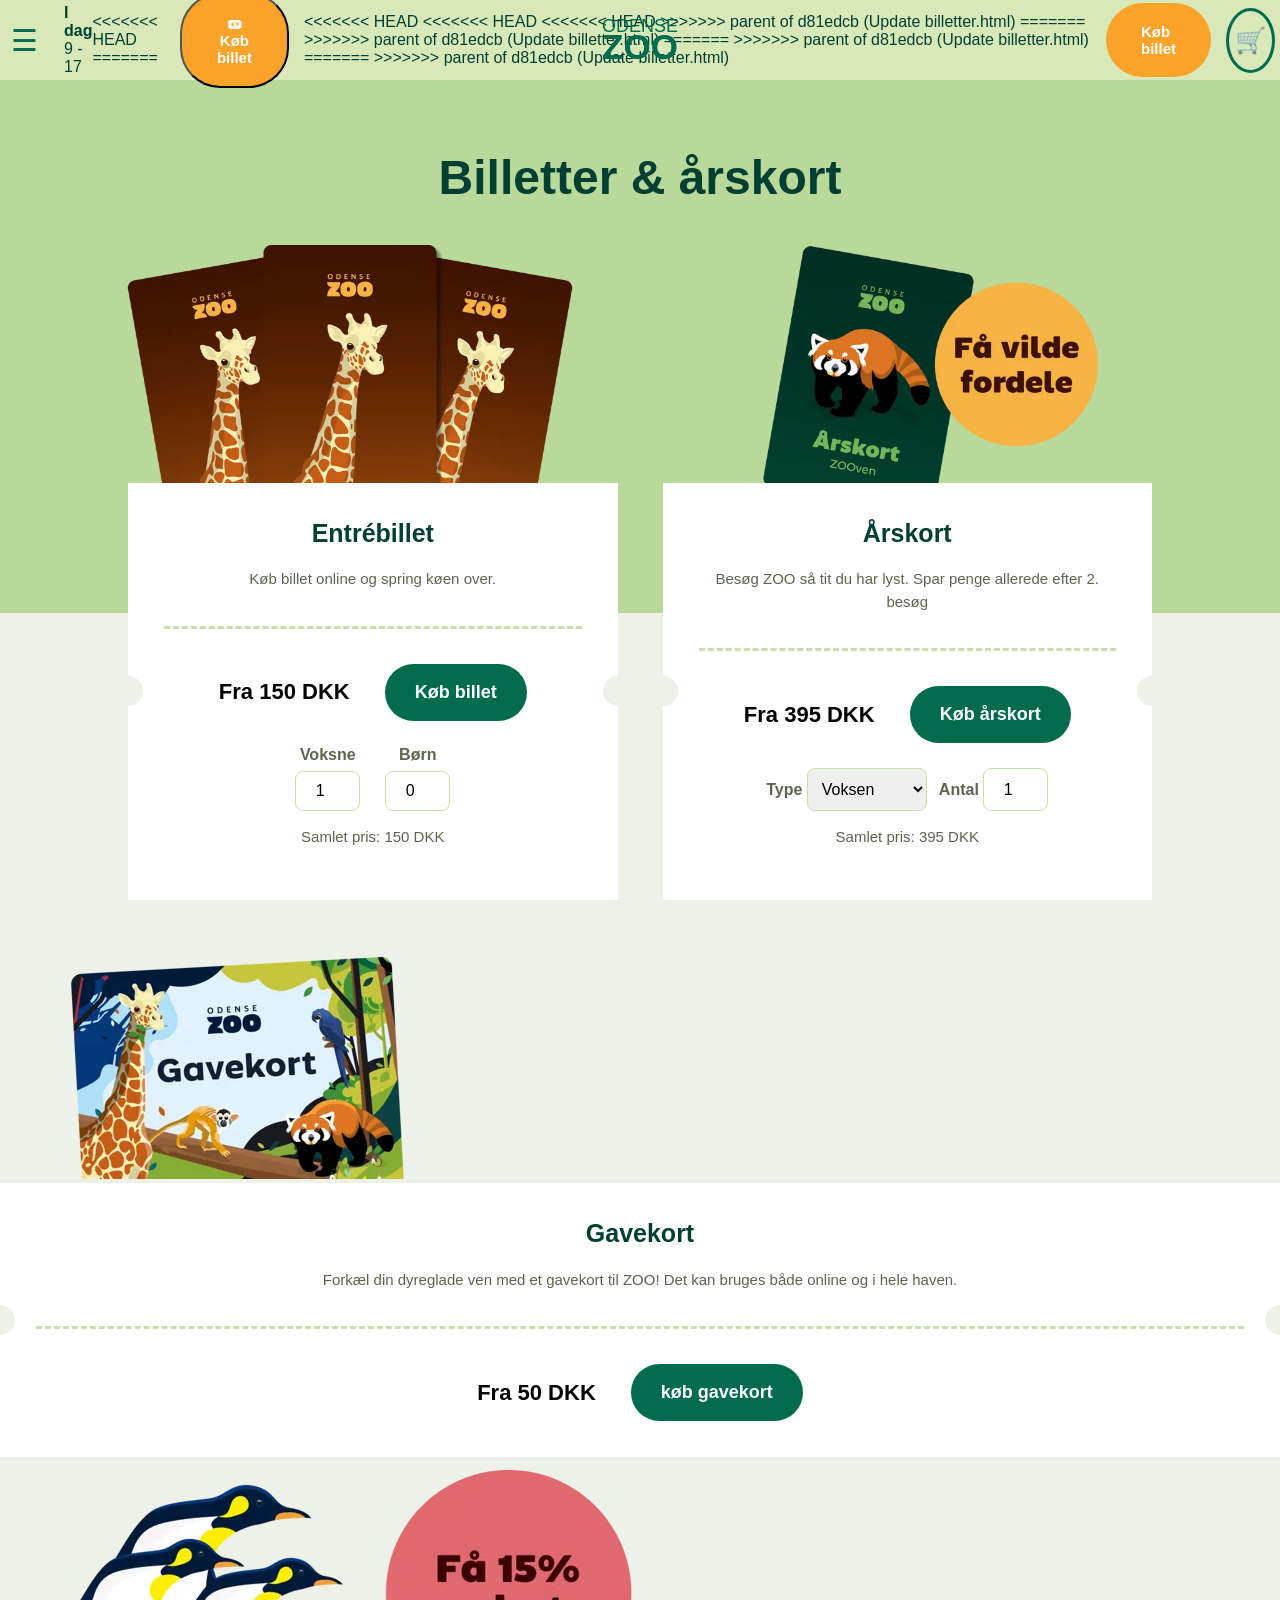
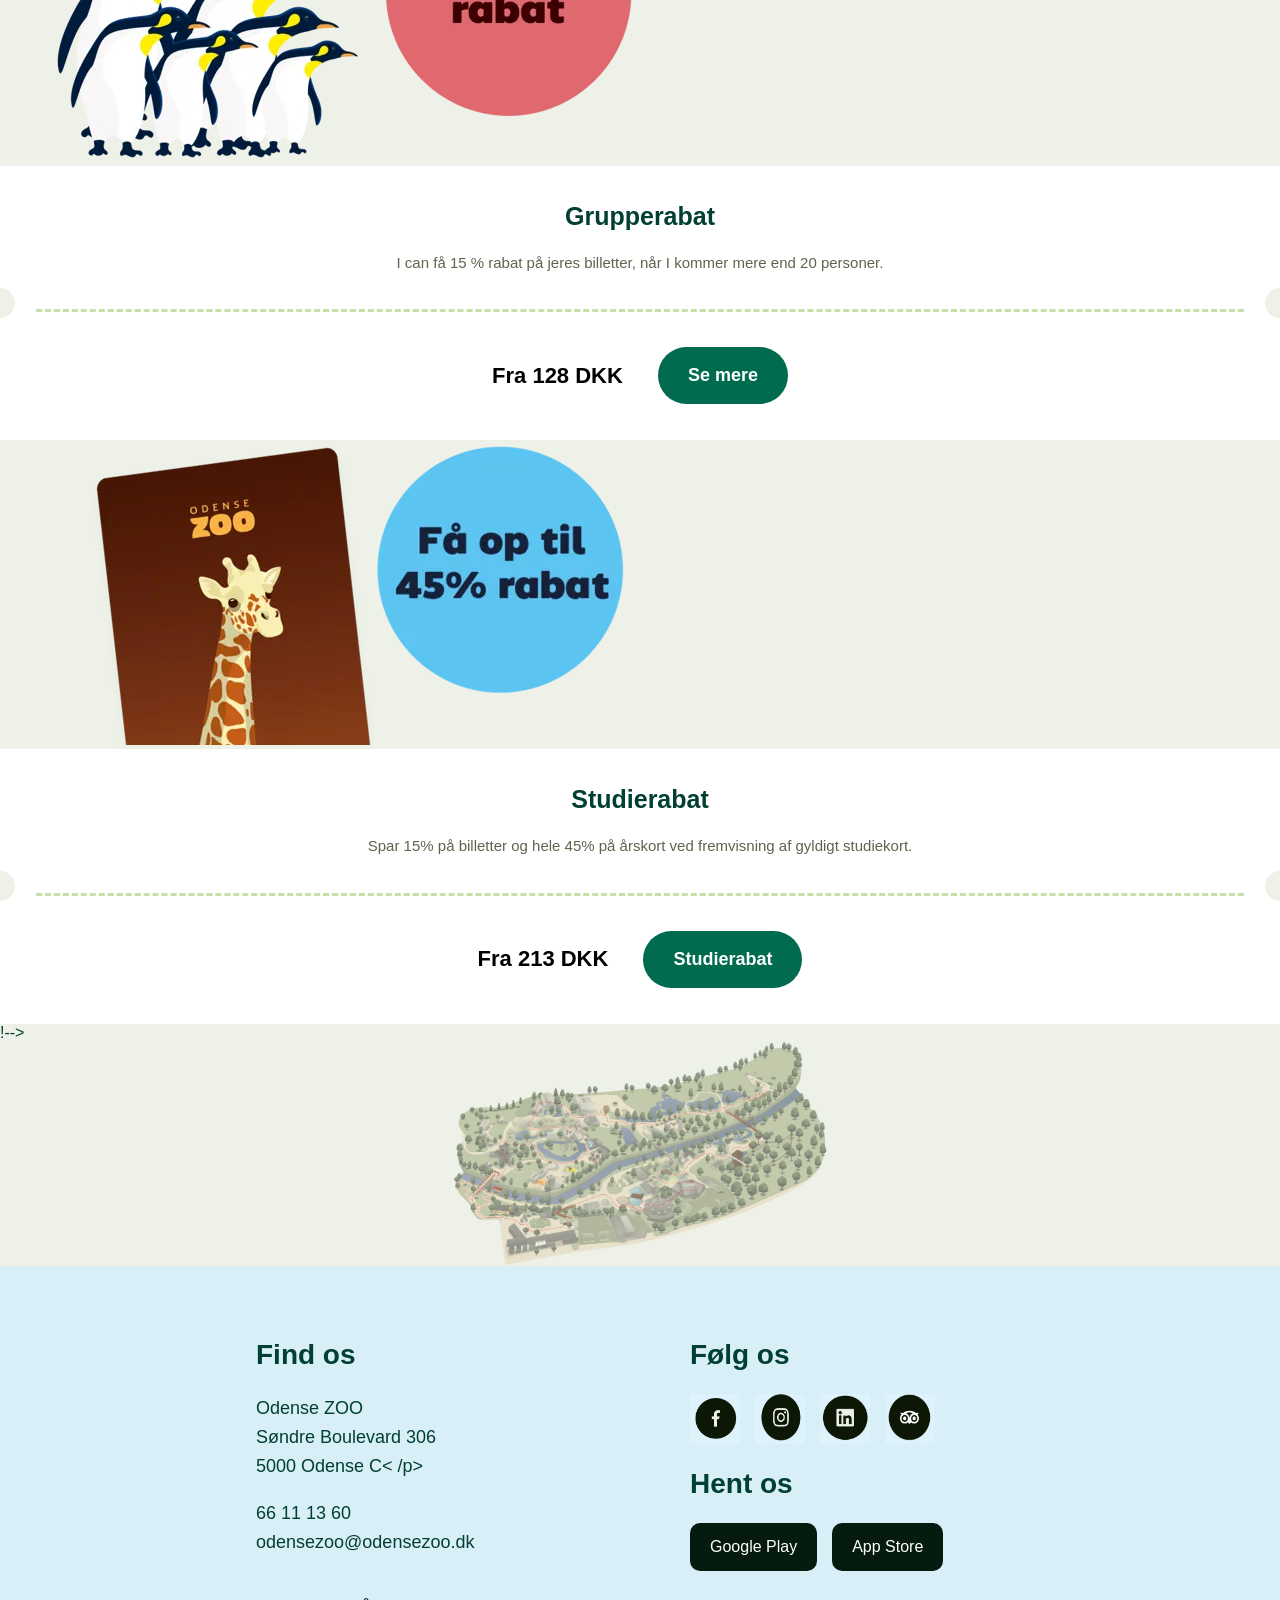
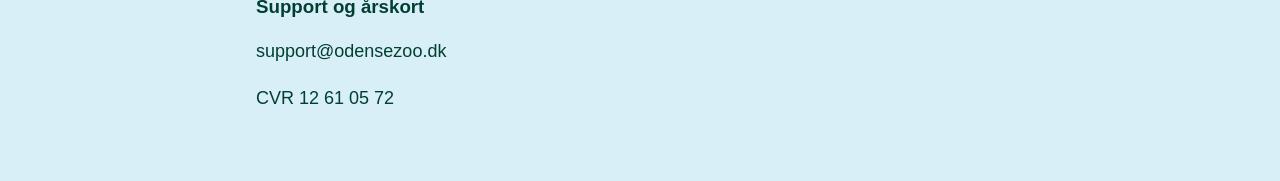
==== billetter.html @ 7e1d71e1 "Revert "Update billetter.html" This reverts commit 36fa6ee831c6d0928cdde79277ca727c15b48094." ====
<!DOCTYPE html>
<html lang="da">
<head>
	<script src="billetter.js" defer ></script>
	<meta charset="UTF-8">
	<meta name="viewport" content="width=device-width, initial-scale=1.0">
	<title>Billetter &amp; årskort | Odense ZOO</title>
	<link rel="stylesheet" href="style.css">
</head>
<body>
	<header class="header">
		<div class="menu">
			<button class="menu-button" type="button">☰</button>
			<div class="opening-info"><strong>I dag</strong><span>9 - 17</span></div>
		</div>
		<a href="billetter.html" class="logo">ODENSE<br><strong>ZOO</strong></a>
		<div class="header-actions">
<<<<<<< HEAD
=======
		<button class="buy-ticket" id="headerBuyTicket">🎟 Køb billet</button>	
<<<<<<< HEAD
<<<<<<< HEAD
<<<<<<< HEAD
>>>>>>> parent of d81edcb (Update billetter.html)
=======
>>>>>>> parent of d81edcb (Update billetter.html)
=======
>>>>>>> parent of d81edcb (Update billetter.html)
=======
>>>>>>> parent of d81edcb (Update billetter.html)
			<a href="billetter.html" class="buy-ticket"> Køb billet</a>
			<button class="cart-button" type="button">🛒</button>
		</div>
	</header>

	<main>
		<section class="hero">
			<h1>Billetter &amp; årskort</h1>
			<div class="hero-images">
				<img src="Entrebiletter.webp" alt="Odense ZOO billetter">
				<img src="årskort.webp" alt="Odense ZOO årskort">
			</div>
		</section>

		<section class="ticket-options">

			<article class="ticket-card">
				<h2>Entrébillet</h2>
				<p>Køb billet online og spring køen over.</p>
				<div class="card-divider"></div>
				<div class="card-bottom"><strong>Fra 150 DKK</strong>
					<button class="primary-button" id="buyTicketButton" type="button">Køb billet

					</button>

				</div>
		
<div id="ticket-options">


    <div class="ticket-input">
        <label for="adult-tickets">Voksne</label>
        <input type="number" id="adult-tickets" min="0" value="1">
    </div>

    <div class="ticket-input">
        <label for="child-tickets">Børn</label>
        <input type="number" id="child-tickets" min="0" value="0">
    </div>

</div>
	<p id="total-price">Samlet pris: 150 DKK</p>
			</article>




			<article class="ticket-card">
				<h2>Årskort</h2>
				<p>Besøg ZOO så tit du har lyst. Spar penge allerede efter 2. besøg</p>
				<div class="card-divider"></div>
				<div class="card-bottom"><strong>Fra 395 DKK</strong>
					<button class="primary-button" id="buyAnnualButton" type="button">Køb årskort
					</button>
				</div>

				<div id="annual-options">

    <div class="annual-input">
        <label for="annual-type">Type</label>
        <select id="annual-type">
            <option value="adult">Voksen</option>
            <option value="child">Barn</option>
            <option value="student">Studerende</option>
        </select>
    </div>

    <div class="annual-input">
        <label for="annual-quantity">Antal</label>
        <input 
            type="number"
            id="annual-quantity"
            min="1"
            value="1">
    </div>

</div>

<p id="annual-price">Samlet pris: 395 DKK</p>
			</article>
		</section>

	<section class="extra-options">

    <div>
        <img src="gavekort.webp" alt="Gavekort">

        <article class="extra-card">
            <h2>Gavekort</h2>
            <p>Forkæl din dyreglade ven med et gavekort til ZOO! Det kan bruges både online og i hele haven.</p>
            <div class="card-divider"></div>

<div class="card-bottom">
    <strong>Fra 50 DKK</strong>
    <button class="primary-button" type="button">køb gavekort
	
	</button>

</div>
</div>
        </article>
    </div>

    <div>
        <img src="grupperabat.webp" alt="Grupperabat">

        <article class="extra-card">
            <h2>Grupperabat</h2>
            <p>I can få 15 % rabat på jeres billetter, når I kommer mere end 20 personer.</p>
            <div class="card-divider"></div>
            <div class="card-bottom">
    <strong>Fra 128 DKK</strong>
    <button class="primary-button" type="button">Se mere</button>
        </article>
    </div>

    <div>
        <img src="studierabat.webp" alt="Studierabat">

        <article class="extra-card">
            <h2>Studierabat</h2>
            <p>Spar 15% på billetter og hele 45% på årskort ved fremvisning af gyldigt studiekort.</p>
            <div class="card-divider"></div>
            <div class="card-bottom">
    <strong>Fra 213 DKK</strong>
    <button class="primary-button" type="button">Studierabat</button>
</div>
        </article>
    </div>

</section>

		</section> !-->

		<div class = "oversigts_kort" id="oversigts_kort">
				<img id="zoomImage" src="template_oversigtskort_duce_ingen-bg_august-2025.webp" alt="kort">
			</div>

	</main>

</body>

<footer class="footer">
		<div class="footer-column"><h2>Find os</h2><p>Odense ZOO<br>Søndre Boulevard 306<br>5000 Odense C<
			/p><p>66 11 13 60<br>odensezoo@odensezoo.dk</p>
			<h3>Support og årskort</h3>
			<p>support@odensezoo.dk</p>
			<p>CVR 12 61 05 72</p>
		</div>

		<div class="footer-column">
			<h2>Følg os</h2>
			<div class="social-links">
			<img src="FACEBOOK.png" alt=" FACEBOOK">
            <img src="INSTAGRAM.png" alt=" INSTAGRAM">
            <img src="LINKEDIN.png" alt=" LINKEDIN">
            <IMG src="TRIP.png" alt=" TRIPADVISOR">
				
			</div>
			<h2>Hent os</h2>
			<div class="app-links">
				<a href="#">Google Play</a>
				<a href="#">App Store</a>
			</div>
		</div>
	</footer>
	<script src="billetter.js" defer></script>
</html>
---- style.css ----
* {
	box-sizing: border-box;
}

body {
	margin: 0;
	font-family: Arial, sans-serif;
	background-color: #eef1e8;
	color: #003f32;
}

/* HEADER */

.header {
	height: 80px;
	background-color: #d9e8b9;
	display: flex;
	align-items: center;
	justify-content: space-between;
	padding: 20px 5px;
    position: relative;
}

.menu {
	display: flex;
	align-items: center;
	gap: 20px;
}

.menu-button {
	background: none;
	border: none;
	font-size: 30px;
	cursor: pointer;
	color: #006b4f;
}

.opening-info {
	display: flex;
	flex-direction: column;
	font-size: 16px;
}

.logo {
	text-align: center;
	text-decoration: none;
	color: #006b4f;
	font-size: 18px;
	line-height: 0.8;
    position: absolute;
    left: 50%;
    transform: translateX(-50%);
}

.logo strong {
	font-size: 35px;
}

.header-actions {
	display: flex;
	align-items: center;
	gap: 15px;
}

.buy-ticket {
	background-color: #f9a32b;
	color: white;
	text-decoration: none;
	padding: 20px 35px;
	border-radius: 40px;
	font-weight: bold;
	font-size: 15px;
}

.cart-button {
	background-color: transparent;
	border: 3px solid #006b4f;
	border-radius: 70%;
	width: 65px;
	height: 65px;
	font-size: 25px;
}

/* HERO */

.hero {
	background-color: #b9d99b;
	text-align: center;
	padding: 70px 30px 130px;
}

.hero h1 {
	font-size: 48px;
	margin: 0 0 40px;
	color: #003f32;
}

.hero-images {
	position: relative;
	display: flex;
	justify-content: center;
	align-items: center;
	gap: 80px;
}

.hero-images img {
	max-width: 500px;
	height: auto;
}

.hero-message {
	background-color: #f8ad3a;
	color: #003f32;
	font-size: 32px;
	font-weight: bold;
	padding: 35px;
	border-radius: 50%;
}

/* BILLET OG ÅRSKORT */

.ticket-options {
	display: grid;
	grid-template-columns: 1fr 1fr;
	gap: 45px;
	padding: 50px 10%;
}

.ticket-card,
.extra-card {
	background-color: white;
	padding: 36px;
	text-align: center;
	position: relative;
}
.ticket-card::before,
.ticket-card::after,
.extra-card::before,
.extra-card::after {
	content: "";
	position: absolute;
	width: 30px;
	height: 30px;
	background-color: #eef1e8;
	border-radius: 50%;
	top: 50%;
	transform: translateY(-50%);
}

.ticket-card::before,
.extra-card::before {
	left: -15px;
}

.ticket-card::after,
.extra-card::after {
	right: -15px;
}

.ticket-card h2,
.extra-card h2 {
	font-size: 25px;
	margin-top: 0;
}

.ticket-card p,
.extra-card p {
	font-size: 15px;
	line-height: 1.5;
	color: #5c654e;
}

.card-divider {
	border-top: 3px dashed #c9dfaa;
	margin: 35px 0;
}

.card-bottom {
	display: flex;
	justify-content: center;
	align-items: center;
	gap: 35px;
}

.card-bottom strong,
.extra-card > strong {
	font-size: 22px;
	color: #000;
	white-space: nowrap;
}
#ticket-options {
    display: flex;
    justify-content: center;
    align-items: flex-end;
    gap: 25px;
    margin-top: 25px;
    flex-wrap: wrap;
}

.options-title {
    width: 100%;
    font-size: 17px;
    font-weight: bold;
    color: #003f32;
    margin-bottom: 5px;
}

.ticket-input {
    display: flex;
    flex-direction: column;
    align-items: center;
    gap: 7px;
}

.ticket-input label {
    font-size: 16px;
    color: #5c654e;
    font-weight: bold;
}

.ticket-input input {
    width: 65px;
    padding: 10px;
    border: 1px solid #c9dfaa;
    border-radius: 8px;
    font-size: 16px;
    text-align: center;
}
#annual-options {

    display: flex;

    justify-content: center;

    align-items: flex-end;

    gap: 12px;

    margin-top: 25px;

    flex-wrap: wrap;

}

#annual-options label {

    font-size: 16px;

    color: #5c654e;

    font-weight: bold;

}

#annual-options input,

#annual-options select {

    height: 43px;

    padding: 10px;

    border: 1px solid #c9dfaa;

    border-radius: 8px;

    font-size: 16px;

}

#annual-options input {

    width: 65px;

    text-align: center;

}

#annual-options select {

    width: 120px;

    min-width: 0;

}
.primary-button {
	background-color: #006b4f;
	color: white;
	border: none;
	padding: 18px 30px;
	border-radius: 35px;
	font-size: 18px;
	font-weight: bold;
	cursor: pointer;
    white-space: nowrap;
}

.primary-button:hover {
	background-color: #004f3c;
}

/*.oversigts_kort {
	display: flex;
	flex-direction: column;
	justify-content: center;

}*/

/* EKSTRA KORT */

.carousel {
  position: relative;
  width: 100%;
  height: 420px;
  display: flex;
  align-items: center;
  justify-content: center;
  padding: 50px;
}

.carousel-track {
  position: relative;
  width: 700px;
  height: 100%;
}

/* CARDS */
.card {
  position: absolute;
  top: 0;
  left: 50%;
  width: 320px;
  height: 100%;
  transform: translateX(-50%);
  background: #fff;
  border-radius: 12px;
  padding: 20px;
  text-align: center;
  box-shadow: 0 4px 12px rgba(0,0,0,0.15);
  opacity: 0;
  pointer-events: none;
  transition: transform 0.4s ease, opacity 0.4s ease, box-shadow 0.4s ease;
}

.card img {
  width: 100%;
  border-radius: 12px;
  margin-bottom: 15px;
}

/* POSITIONS */
.card.center {
  transform: translateX(-50%) scale(1.05);
  opacity: 1;
  pointer-events: auto;
  z-index: 3;
  box-shadow: 0 8px 20px rgba(0,0,0,0.25);
}

.card.left {
  transform: translateX(-170%) scale(0.9);
  opacity: 0.7;
  z-index: 2;
}

.card.right {
  transform: translateX(70%) scale(0.9);
  opacity: 0.7;
  z-index: 2;
}

/* BUTTON */
.green-btn {
  background: #2e7d32;
  color: white;
  border: none;
  padding: 12px 20px;
  border-radius: 8px;
  font-size: 16px;
  cursor: pointer;
  margin-top: 15px;
}

/* ARROWS */
.arrow {
  position: absolute;
  top: 50%;
  transform: translateY(-50%);
  height: 70px;
  width: 60px;
  background: #333;
  color: white;
  border: none;
  font-size: 40px;
  cursor: pointer;
  border-radius: 8px;
  display: flex;
  align-items: center;
  justify-content: center;
}

.prev {
  left: 50px;
}

.next {
  right: 50px;
}


.oversigts_kort {
 width: 100%;
 height: auto;
 overflow: hidden;
 position: relative;
 display: flex;
 justify-content: center;
}

.oversigts_kort img {
 width: 30%;
 height: auto;
 transform-origin: center center;
 transition: transform 0.1s ease;
}

/* FOOTER */

.footer {
	background-color: #d9eff8;
	display: grid;
	grid-template-columns: 1fr 1fr;
	gap: 100px;
	padding: 50px 20%;
}

.footer h2 {
	font-size: 28px;
}

.footer h3 {
	margin-top: 40px;
}

.footer p {
	font-size: 18px;
	line-height: 1.6;
}

.social-links,
.app-links {
	display: flex;
	gap: 15px;
	flex-wrap: wrap;
}
.social-links img,
.app-links img {
	width: 50px;
	height: 50px;
}
.social-links a,
.app-links a {
	background-color: #061b0f;
	color: white;
	padding: 15px 20px;
	border-radius: 10px;
	text-decoration: none;
}

/* MOBIL */

@media (max-width: 800px) {

	.header {
		padding: 15px;
	}

	.header-actions .buy-ticket {
		display: none;
	}

	.hero h1 {
		font-size: 40px;
	}

	.hero-images {
		flex-direction: column;
	}

	.ticket-options,
	.extra-options,
	.footer {
		grid-template-columns: 1fr;
	}

	.card-bottom {
		flex-direction: column;
	}
}
/* Får billetboksene til at hænge sammen med billederne */
.hero-images {
    position: relative;
    z-index: 1;
}

.ticket-options {
    position: relative;
    z-index: 2;
    margin-top: -180px;
}
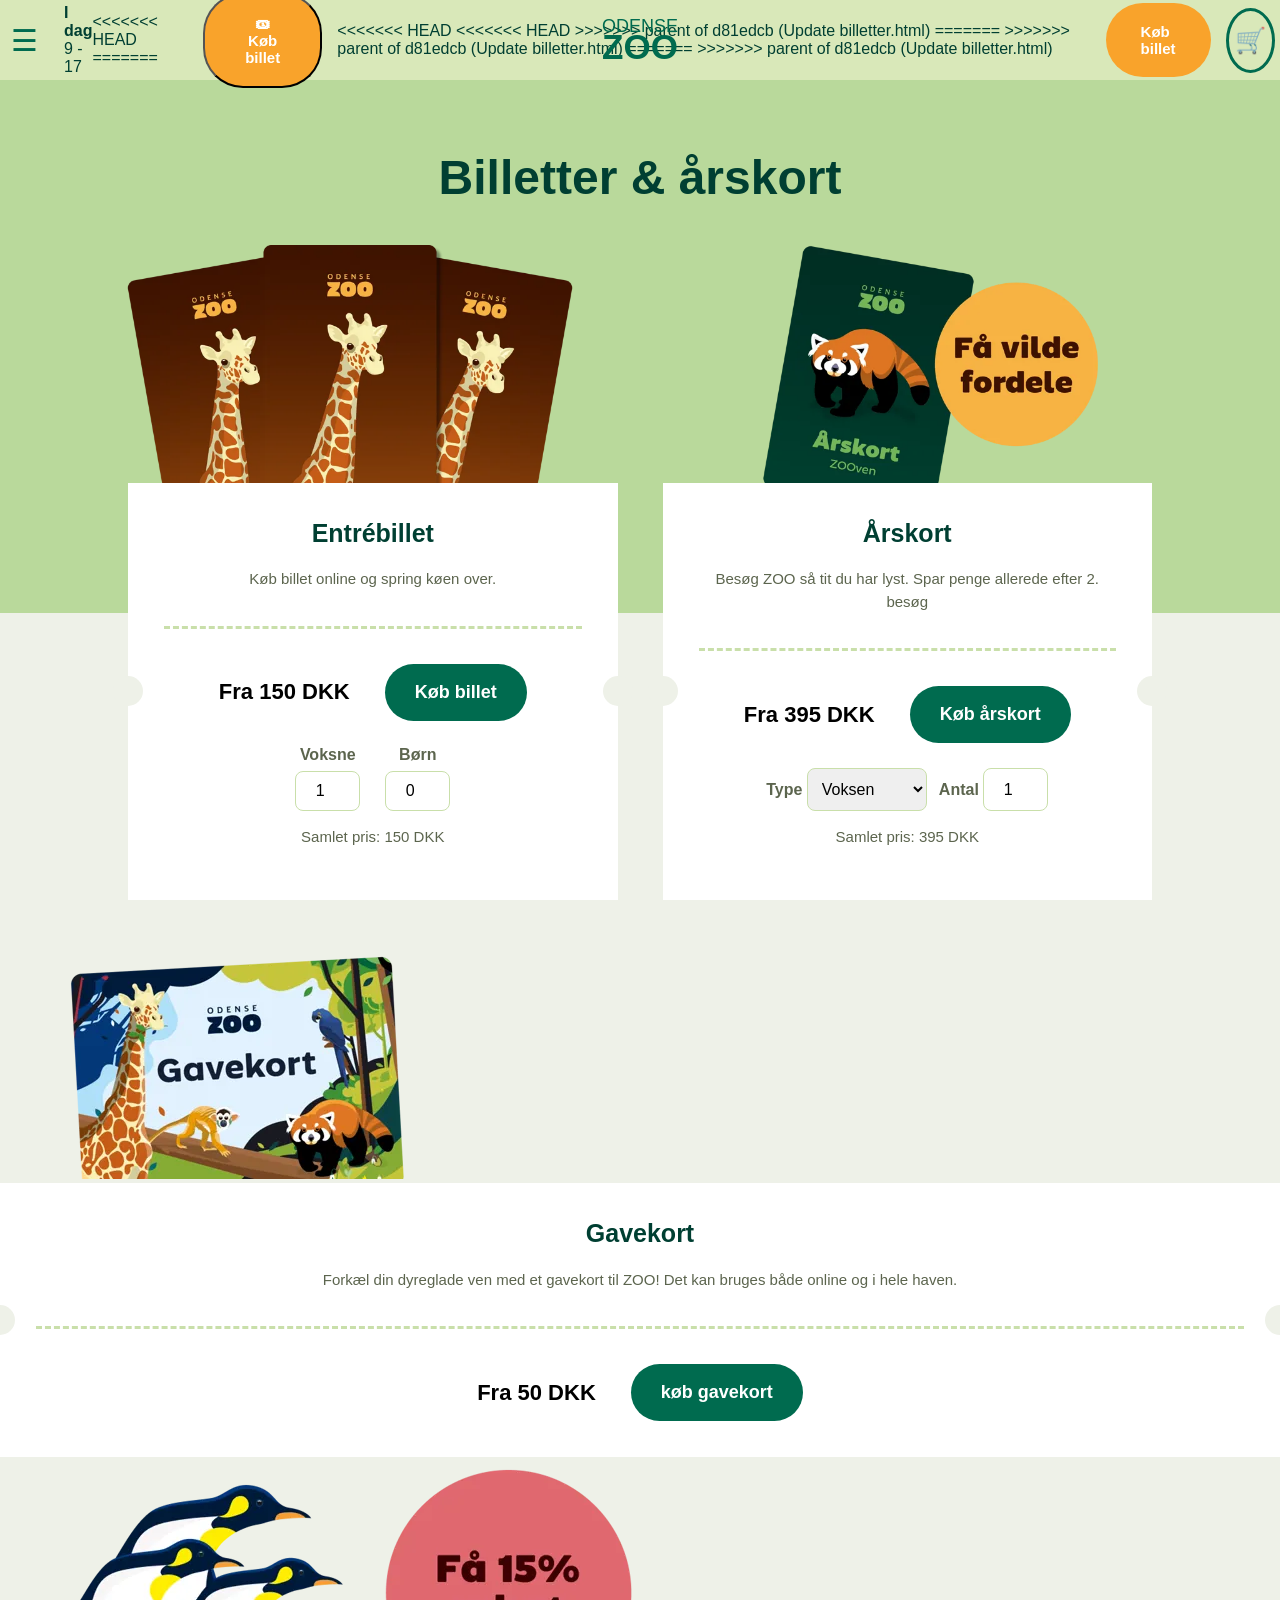
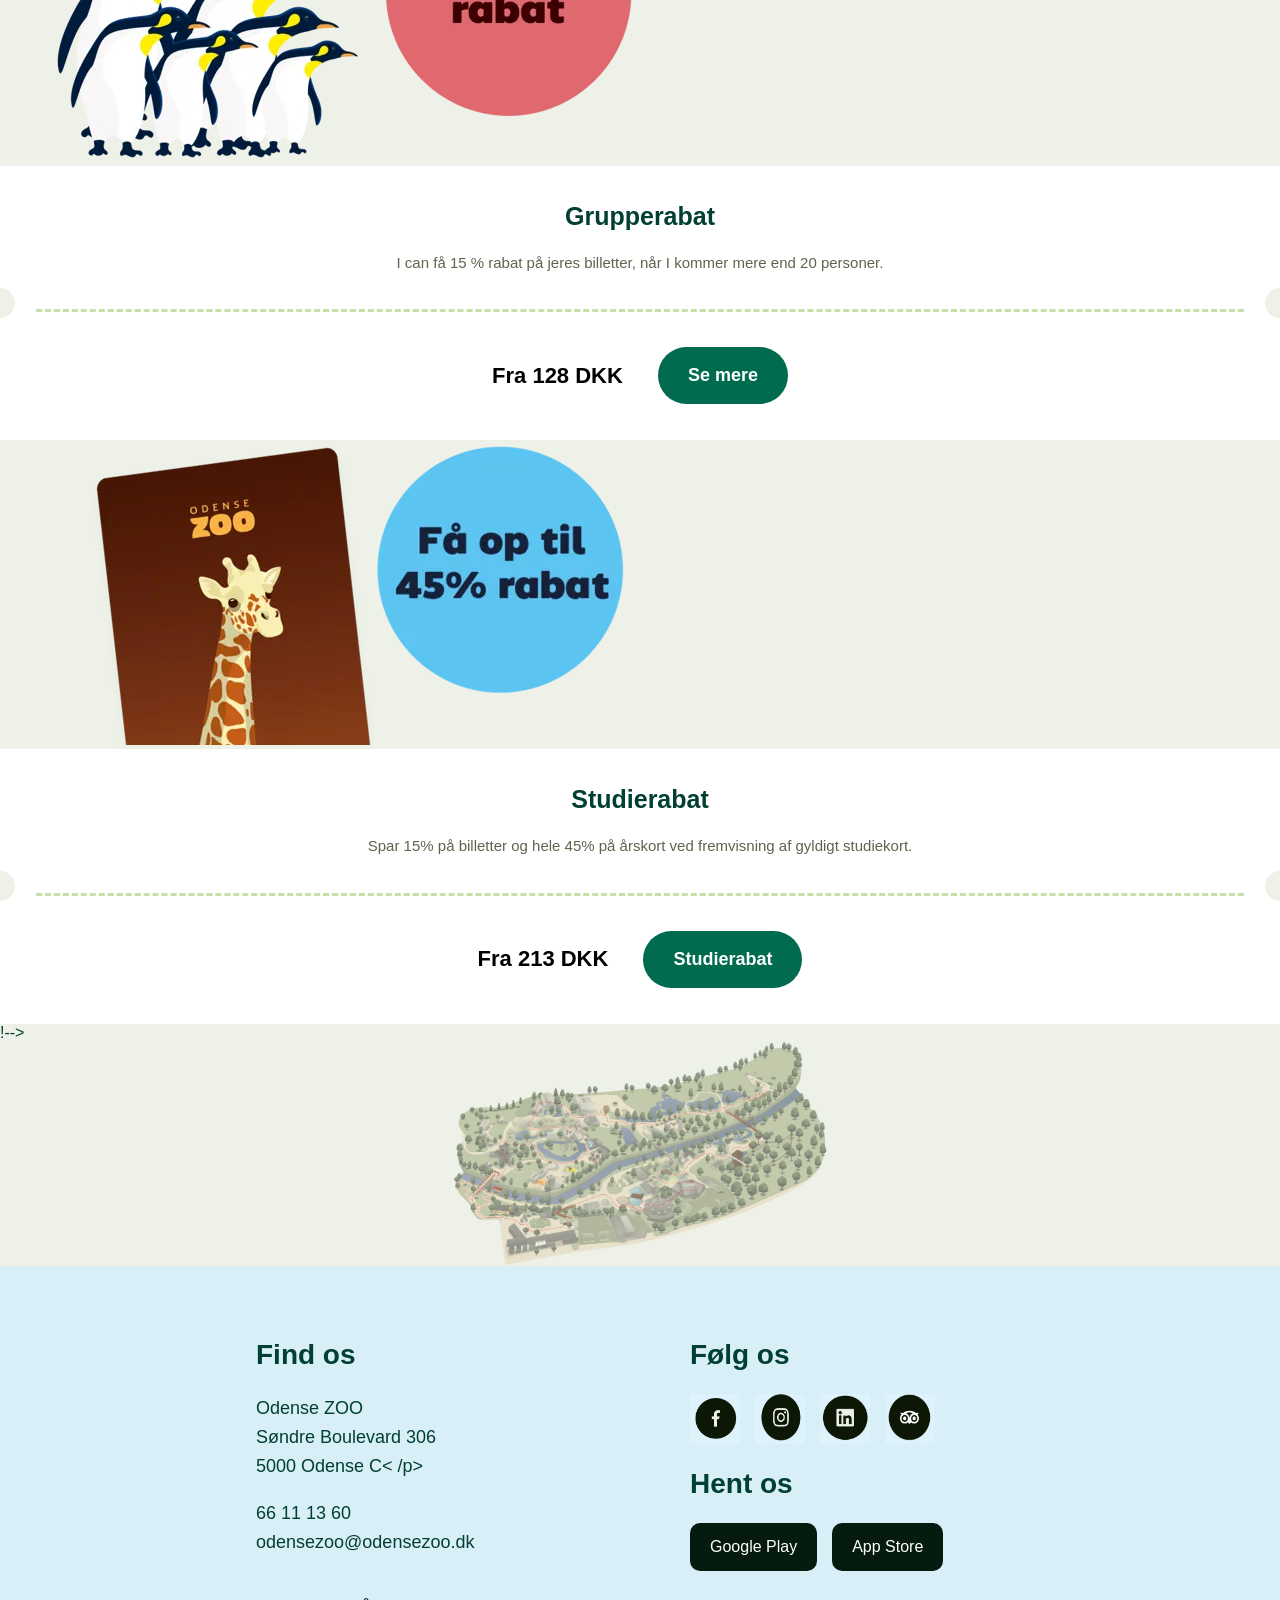
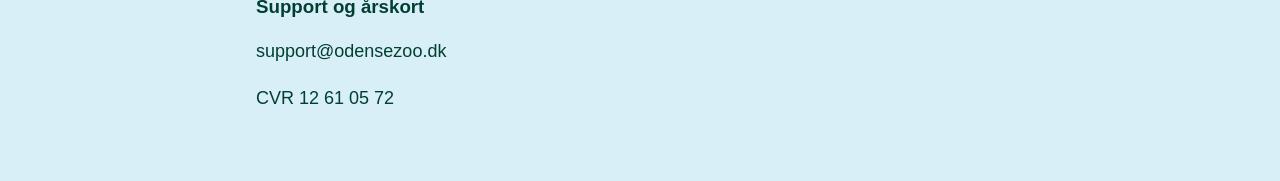
==== commit c047cd0b: "Revert "Update billetter.html" This reverts commit 246e5bc05620c0bd7e2fc1712adf96c9f7f7e885." ====
--- a/billetter.html
+++ b/billetter.html
@@ -20,9 +20,6 @@
 		<button class="buy-ticket" id="headerBuyTicket">🎟 Køb billet</button>	
 <<<<<<< HEAD
 <<<<<<< HEAD
-<<<<<<< HEAD
->>>>>>> parent of d81edcb (Update billetter.html)
-=======
 >>>>>>> parent of d81edcb (Update billetter.html)
 =======
 >>>>>>> parent of d81edcb (Update billetter.html)
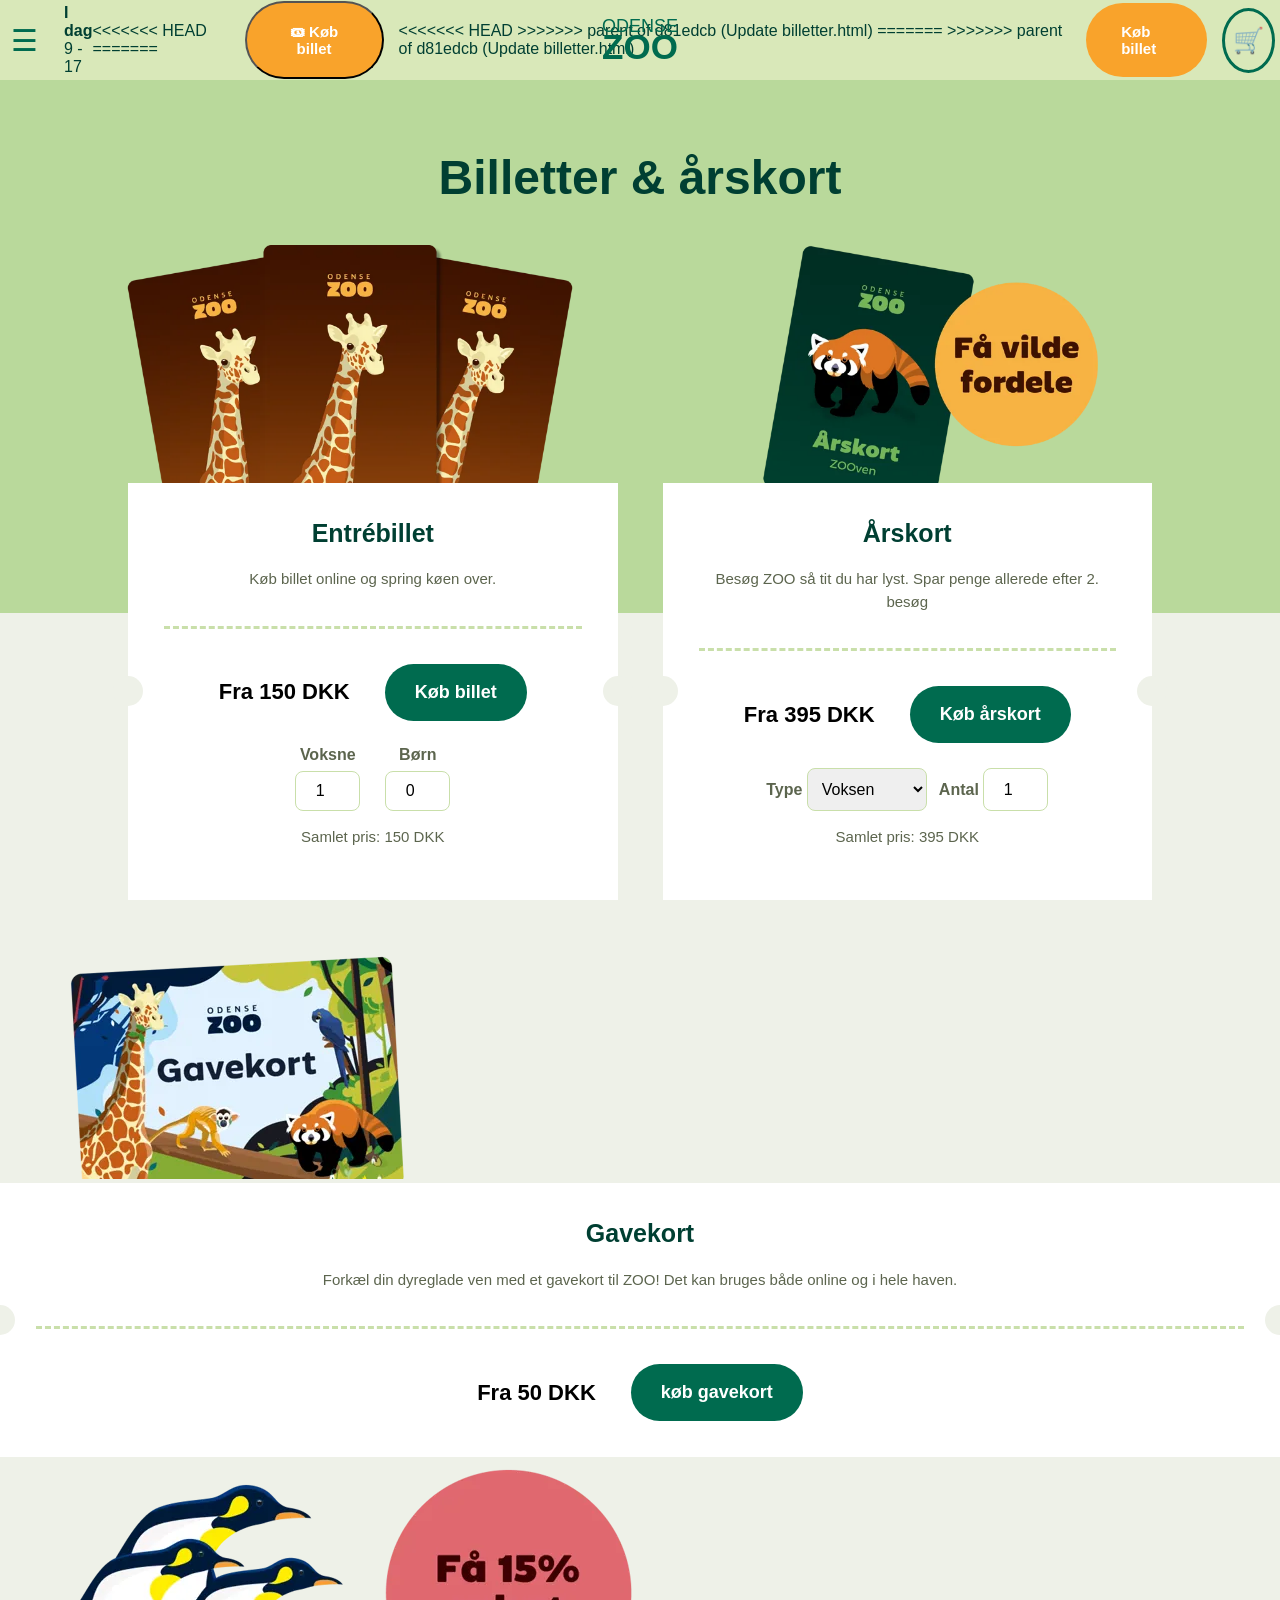
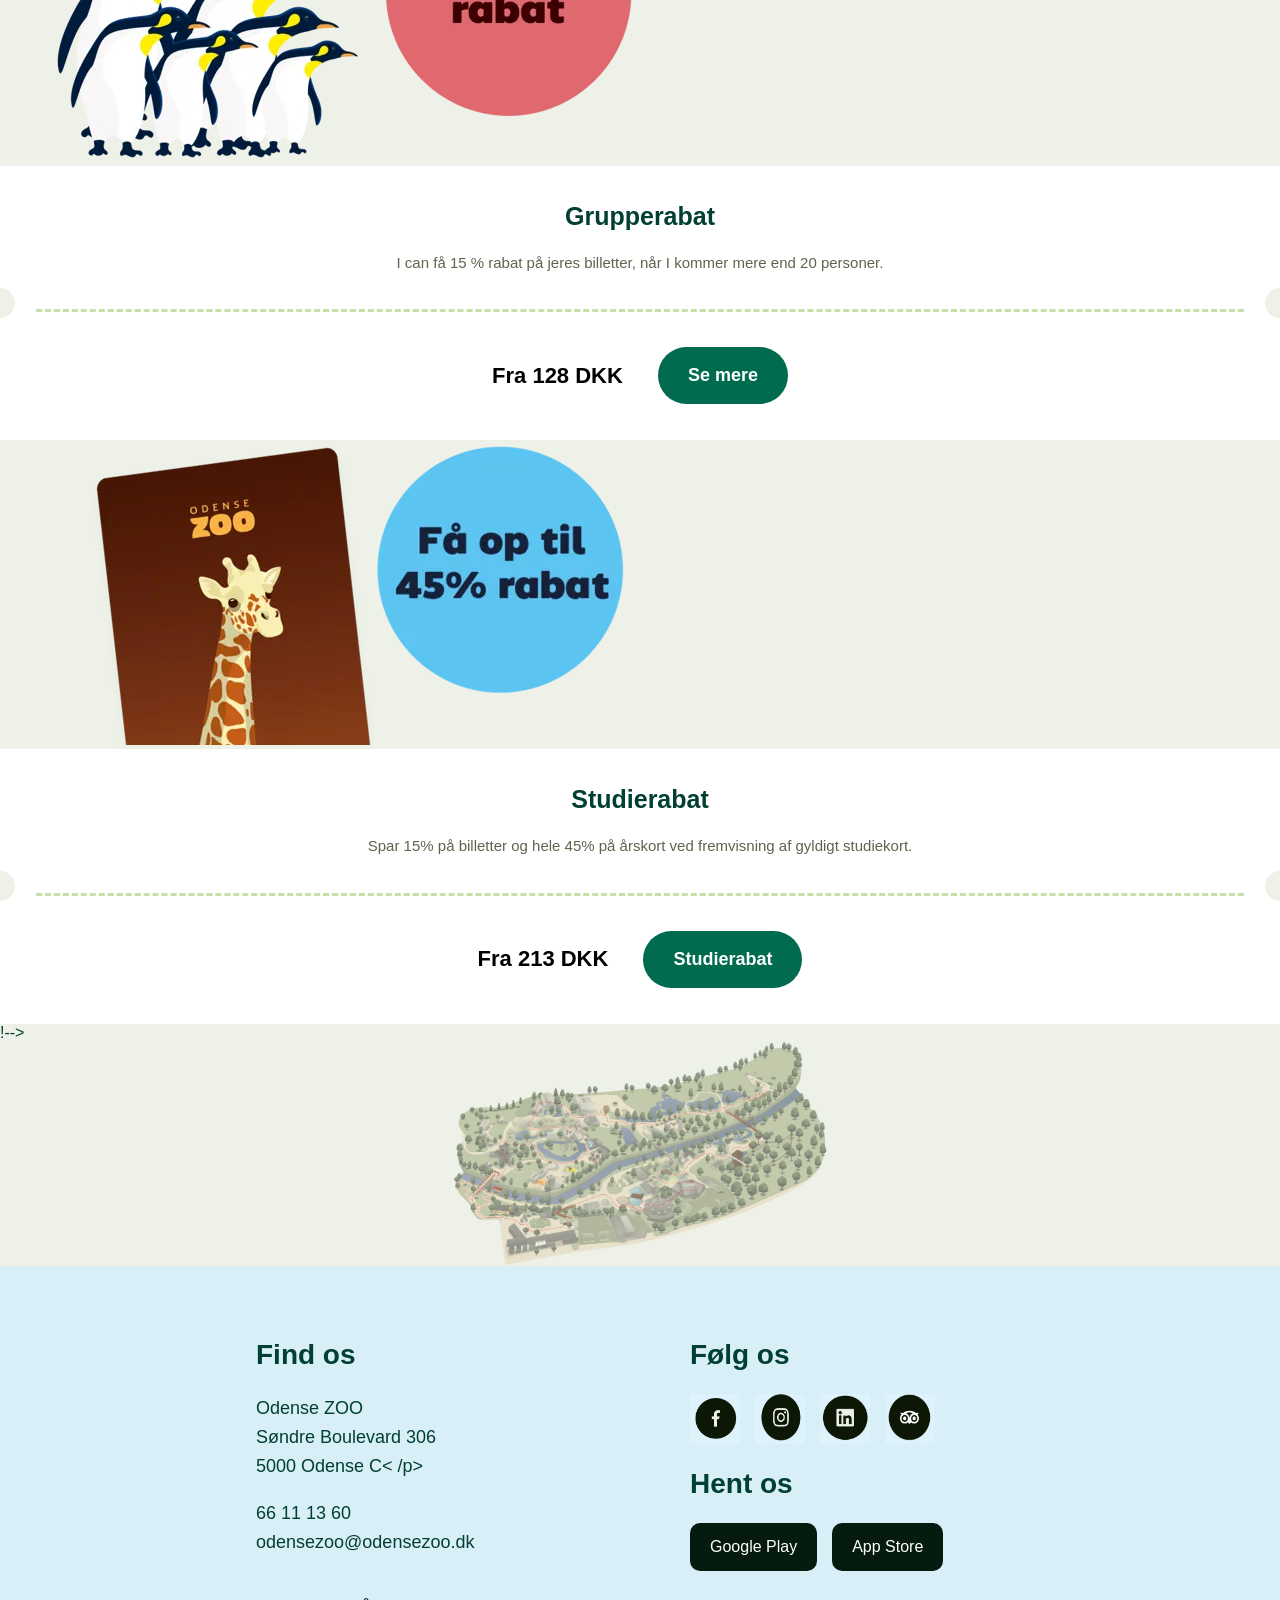
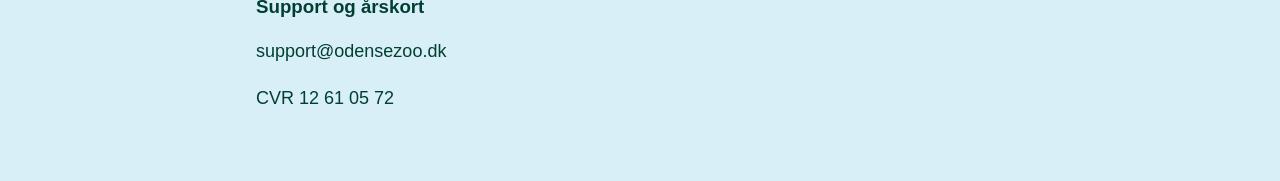
==== commit 31a3ed37: "Revert "Update billetter.html" This reverts commit 6ed1c658a5a2699af18ea64d3e3df382acded8c5." ====
--- a/billetter.html
+++ b/billetter.html
@@ -19,9 +19,6 @@
 =======
 		<button class="buy-ticket" id="headerBuyTicket">🎟 Køb billet</button>	
 <<<<<<< HEAD
-<<<<<<< HEAD
->>>>>>> parent of d81edcb (Update billetter.html)
-=======
 >>>>>>> parent of d81edcb (Update billetter.html)
 =======
 >>>>>>> parent of d81edcb (Update billetter.html)
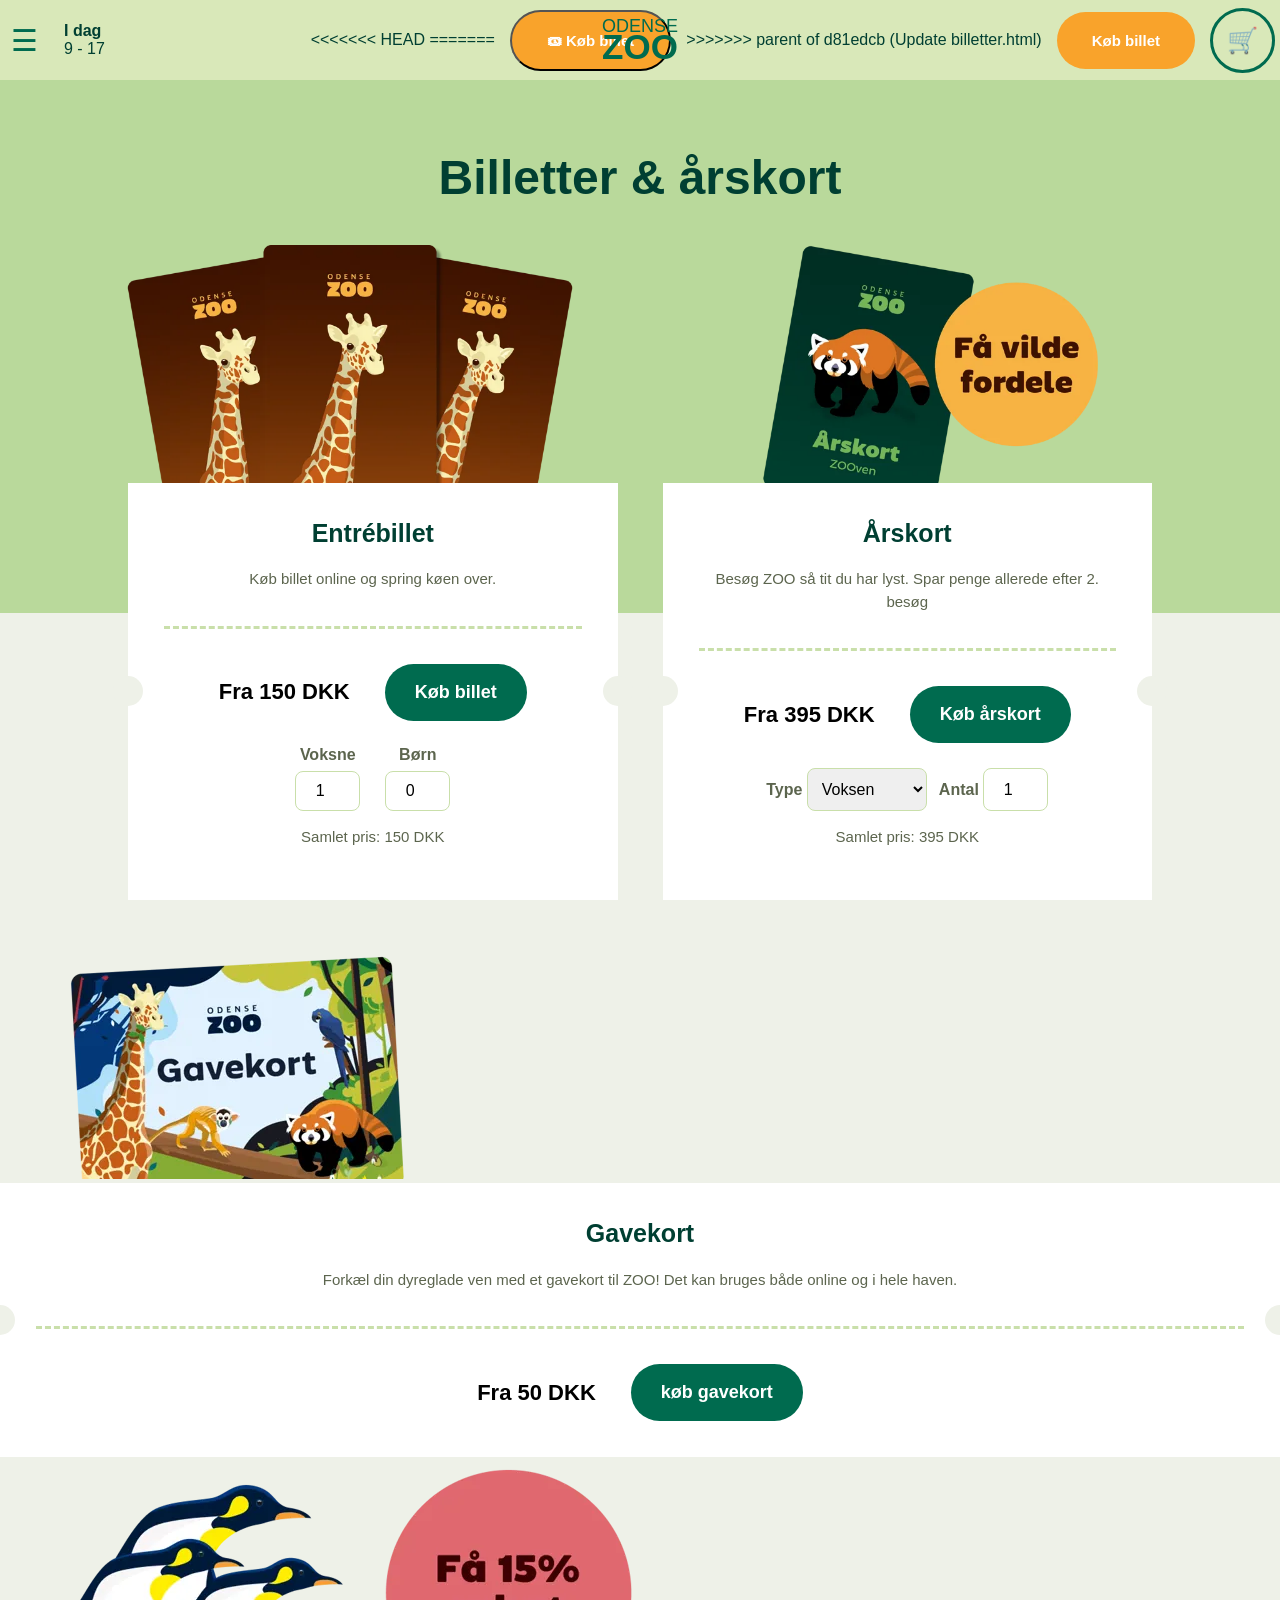
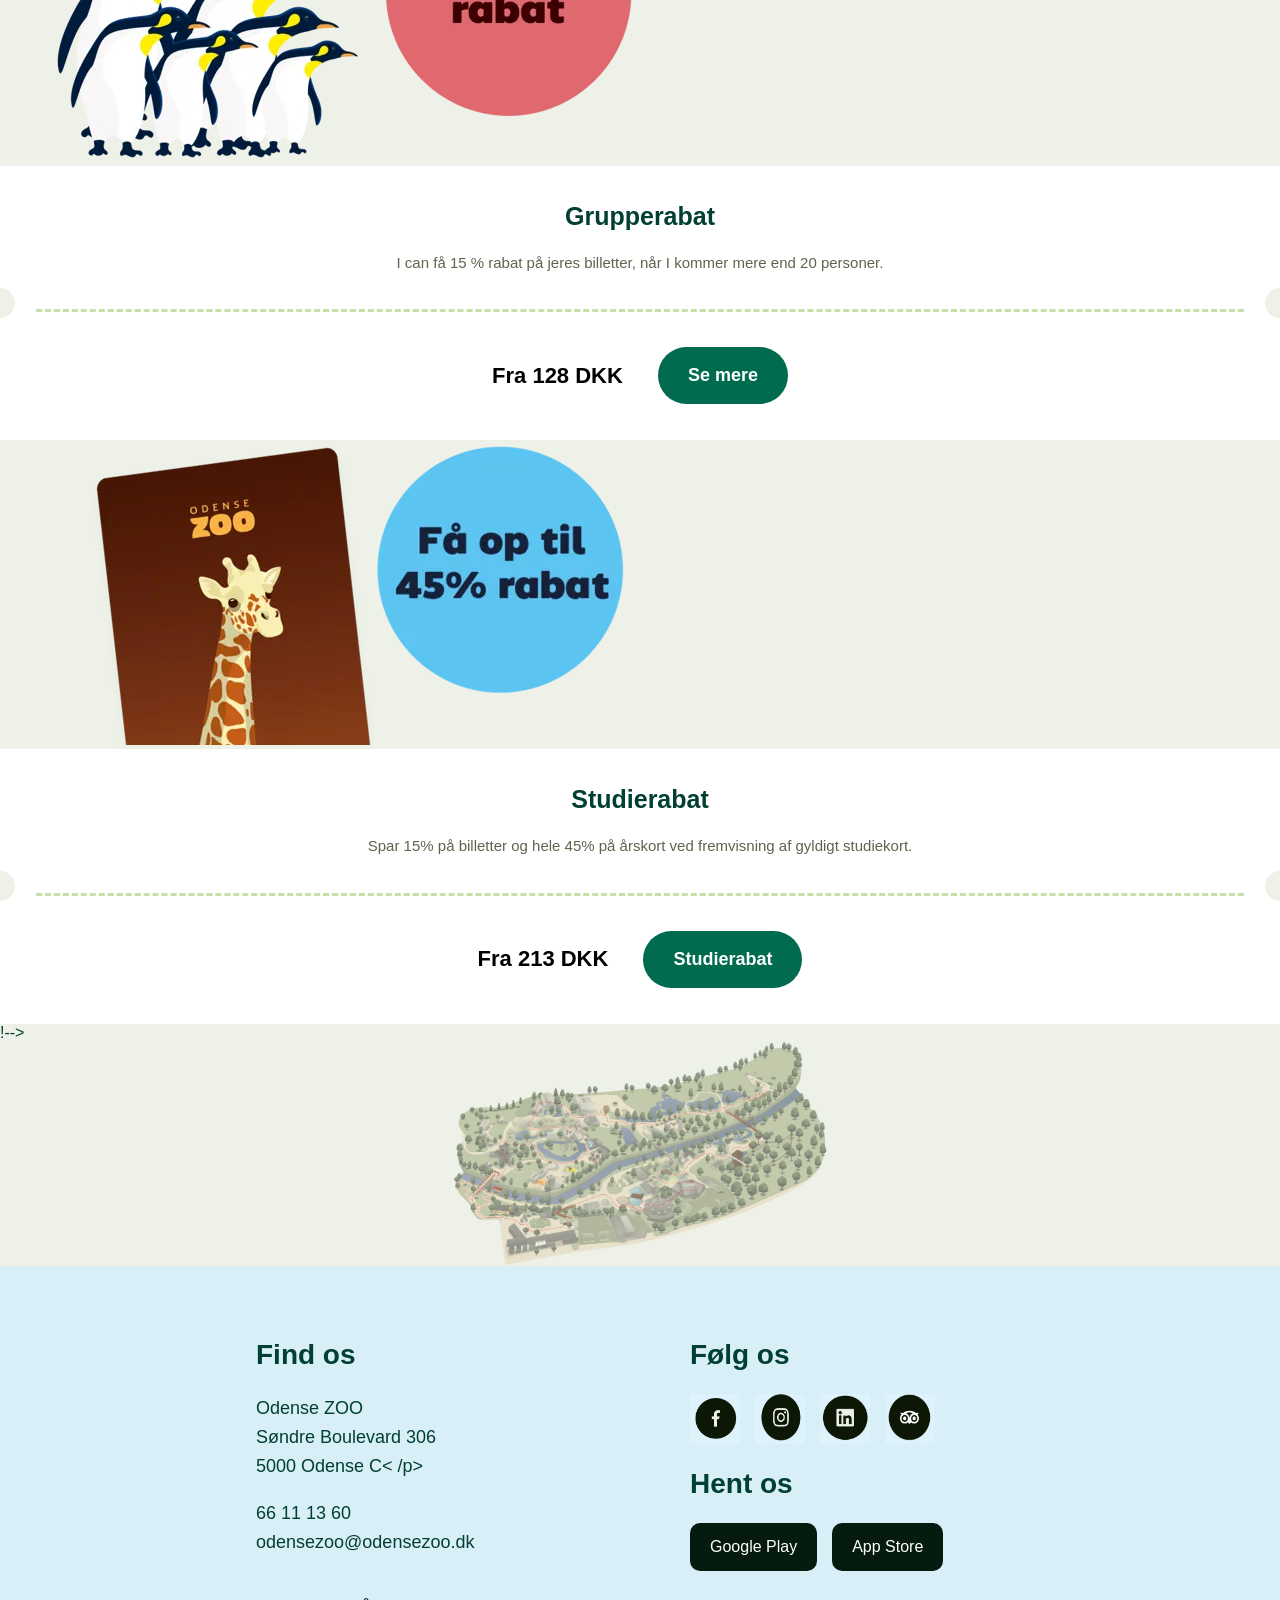
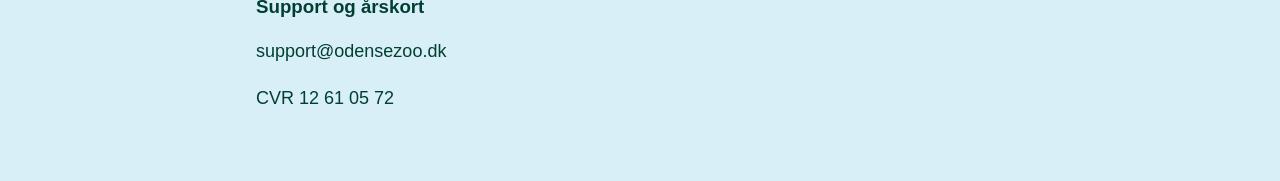
==== commit 5b0c6af4: "Revert "Update billetter.html" This reverts commit b08cef7bcf395b1febfa525c9c813a1fb6346190." ====
--- a/billetter.html
+++ b/billetter.html
@@ -18,9 +18,6 @@
 <<<<<<< HEAD
 =======
 		<button class="buy-ticket" id="headerBuyTicket">🎟 Køb billet</button>	
-<<<<<<< HEAD
->>>>>>> parent of d81edcb (Update billetter.html)
-=======
 >>>>>>> parent of d81edcb (Update billetter.html)
 			<a href="billetter.html" class="buy-ticket"> Køb billet</a>
 			<button class="cart-button" type="button">🛒</button>
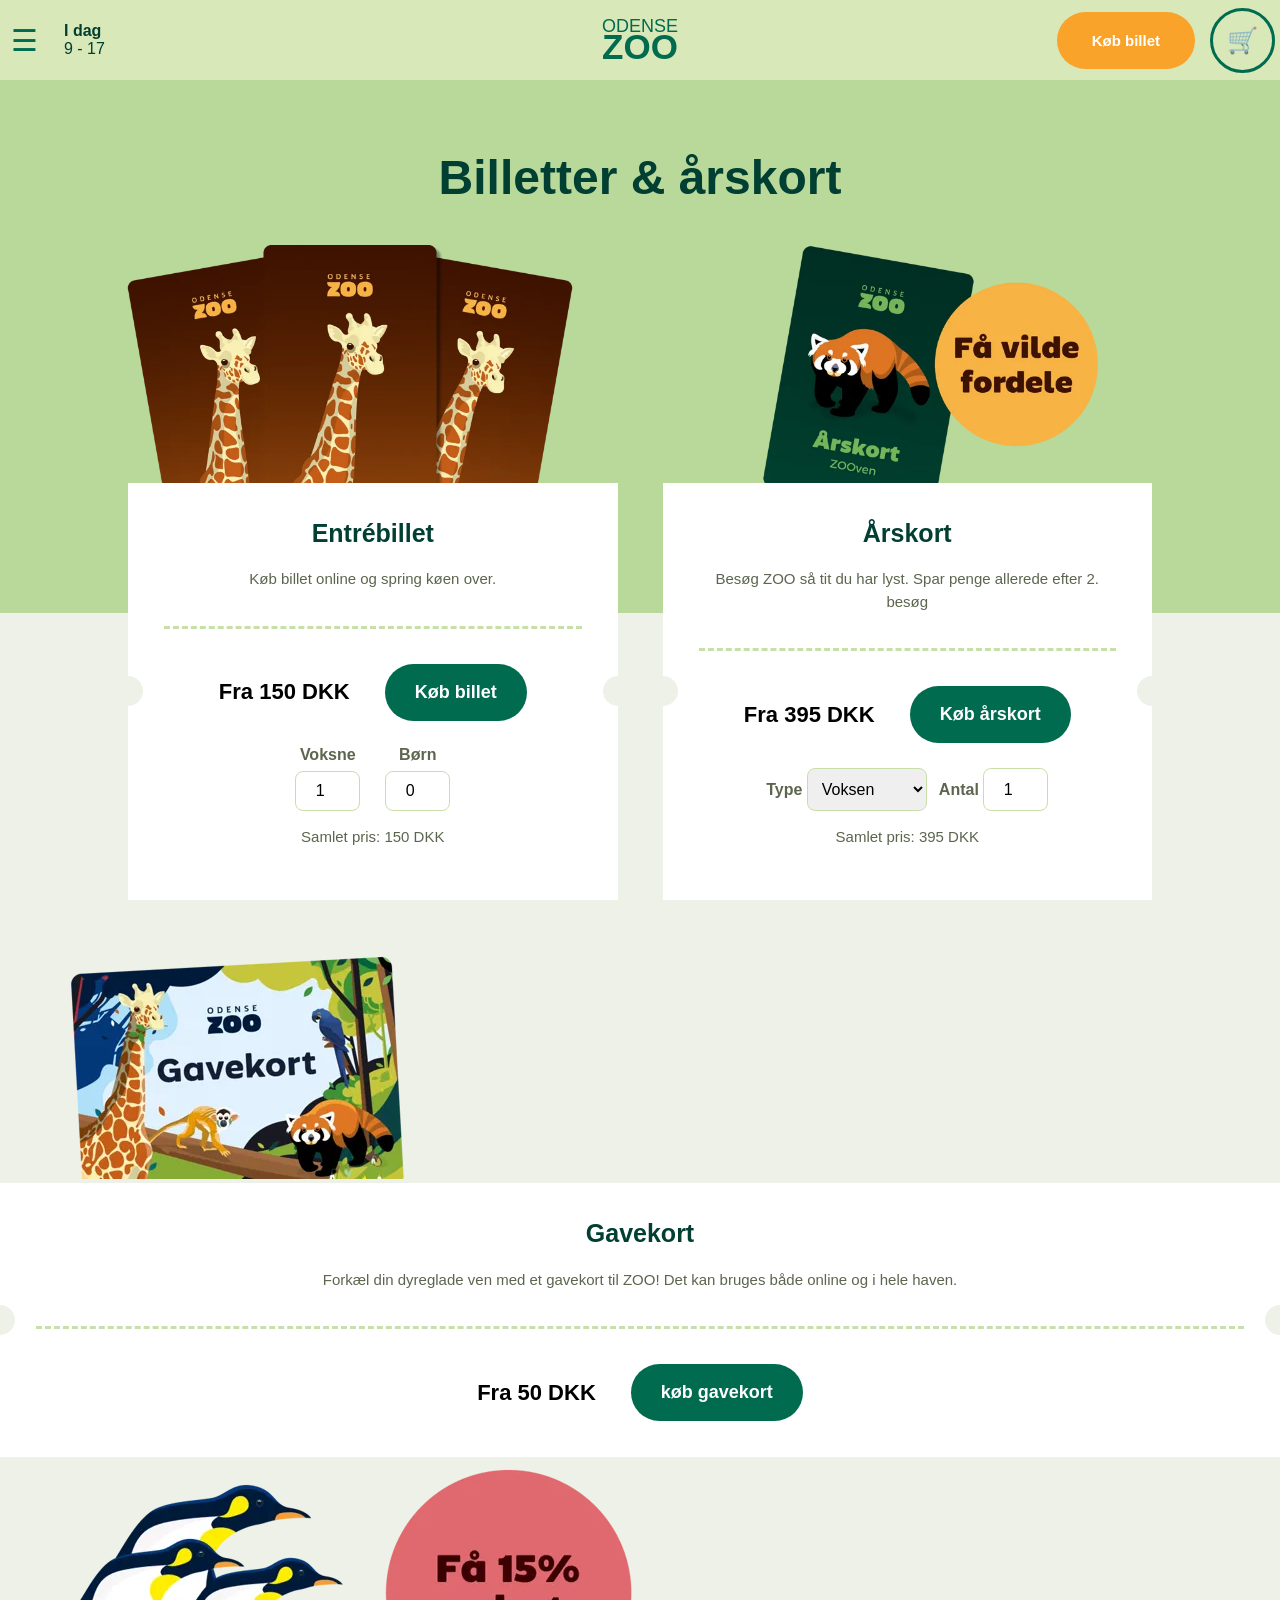
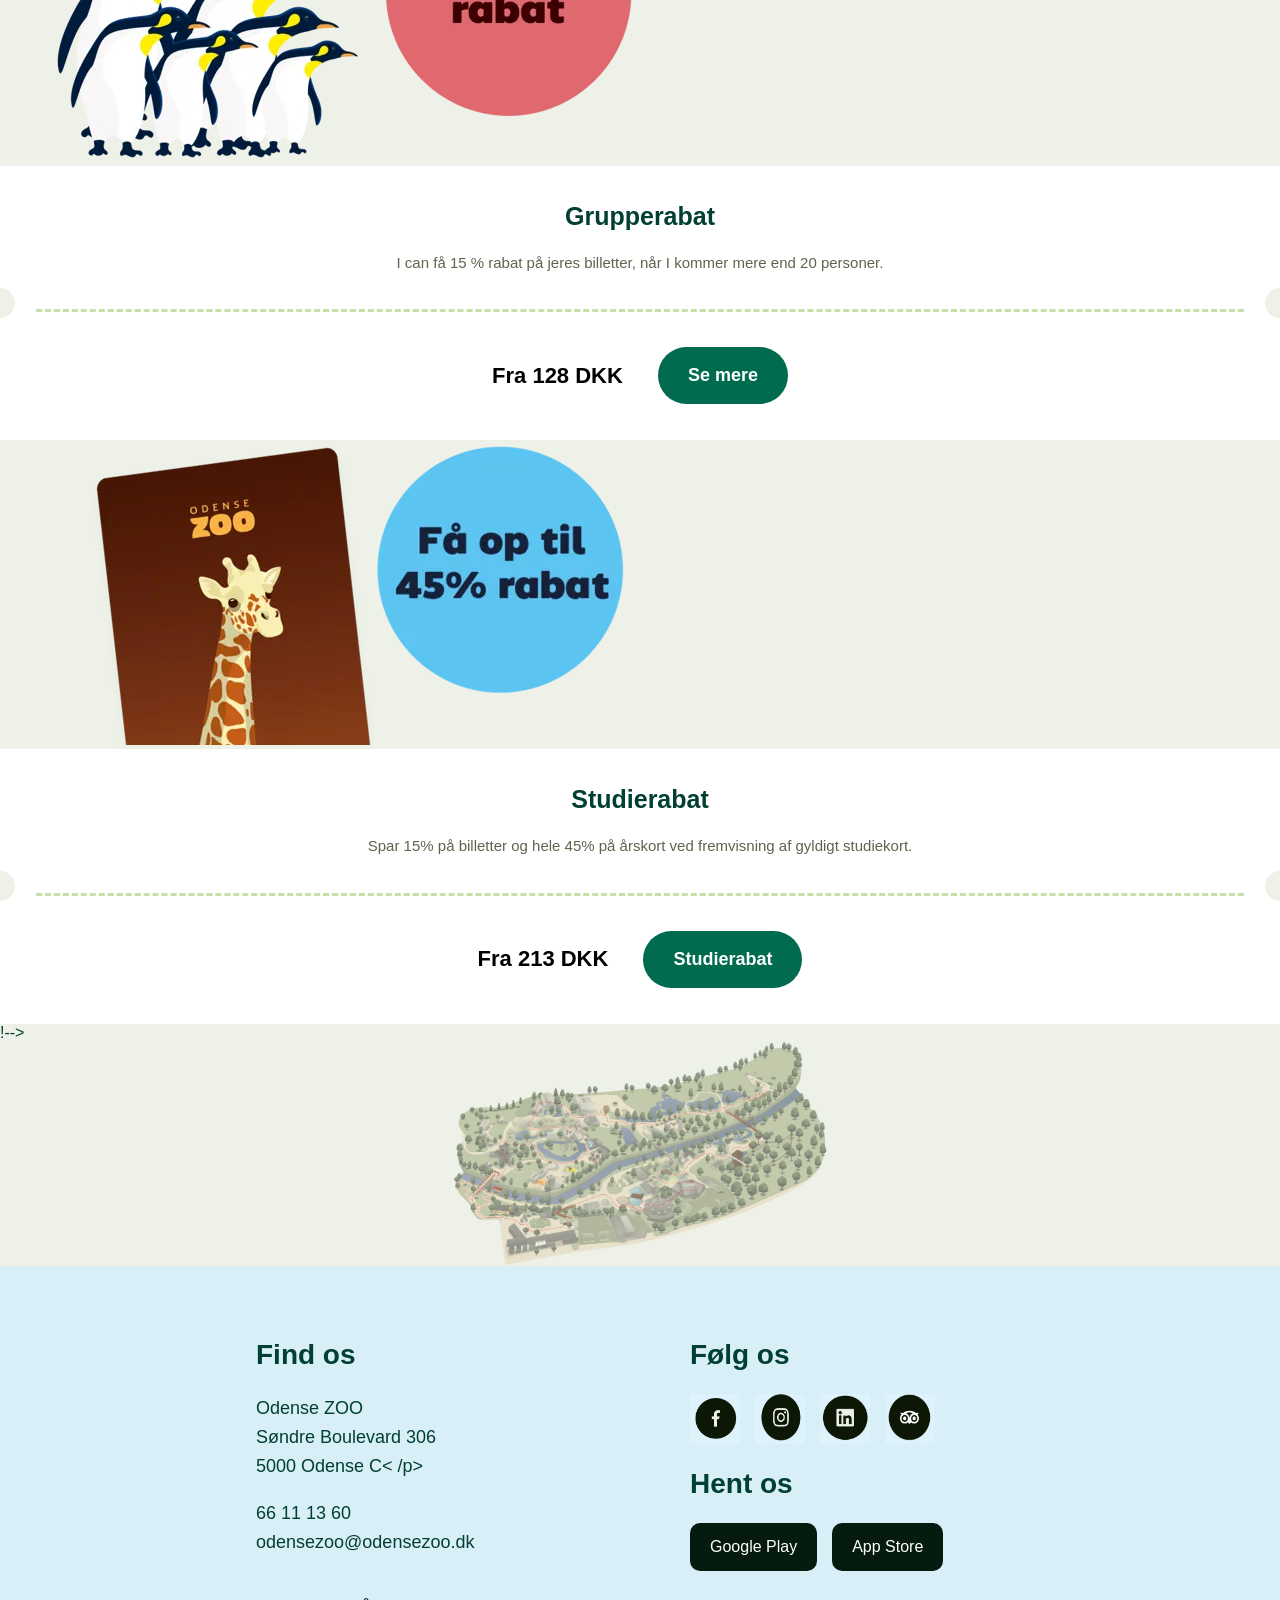
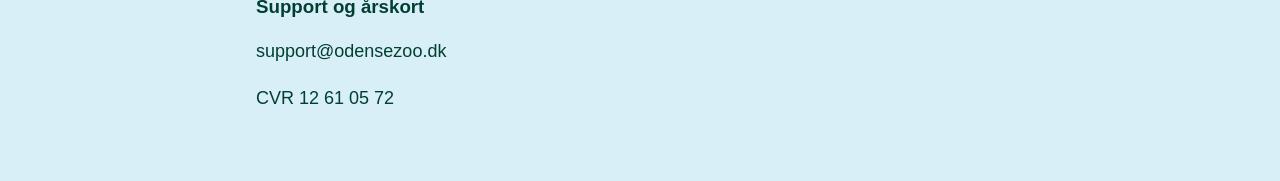
==== commit d489b9de: "Revert "Update billetter.html" This reverts commit cab570fb46e4879093fc83c96189023cf67c2bf8." ====
--- a/billetter.html
+++ b/billetter.html
@@ -15,10 +15,6 @@
 		</div>
 		<a href="billetter.html" class="logo">ODENSE<br><strong>ZOO</strong></a>
 		<div class="header-actions">
-<<<<<<< HEAD
-=======
-		<button class="buy-ticket" id="headerBuyTicket">🎟 Køb billet</button>	
->>>>>>> parent of d81edcb (Update billetter.html)
 			<a href="billetter.html" class="buy-ticket"> Køb billet</a>
 			<button class="cart-button" type="button">🛒</button>
 		</div>
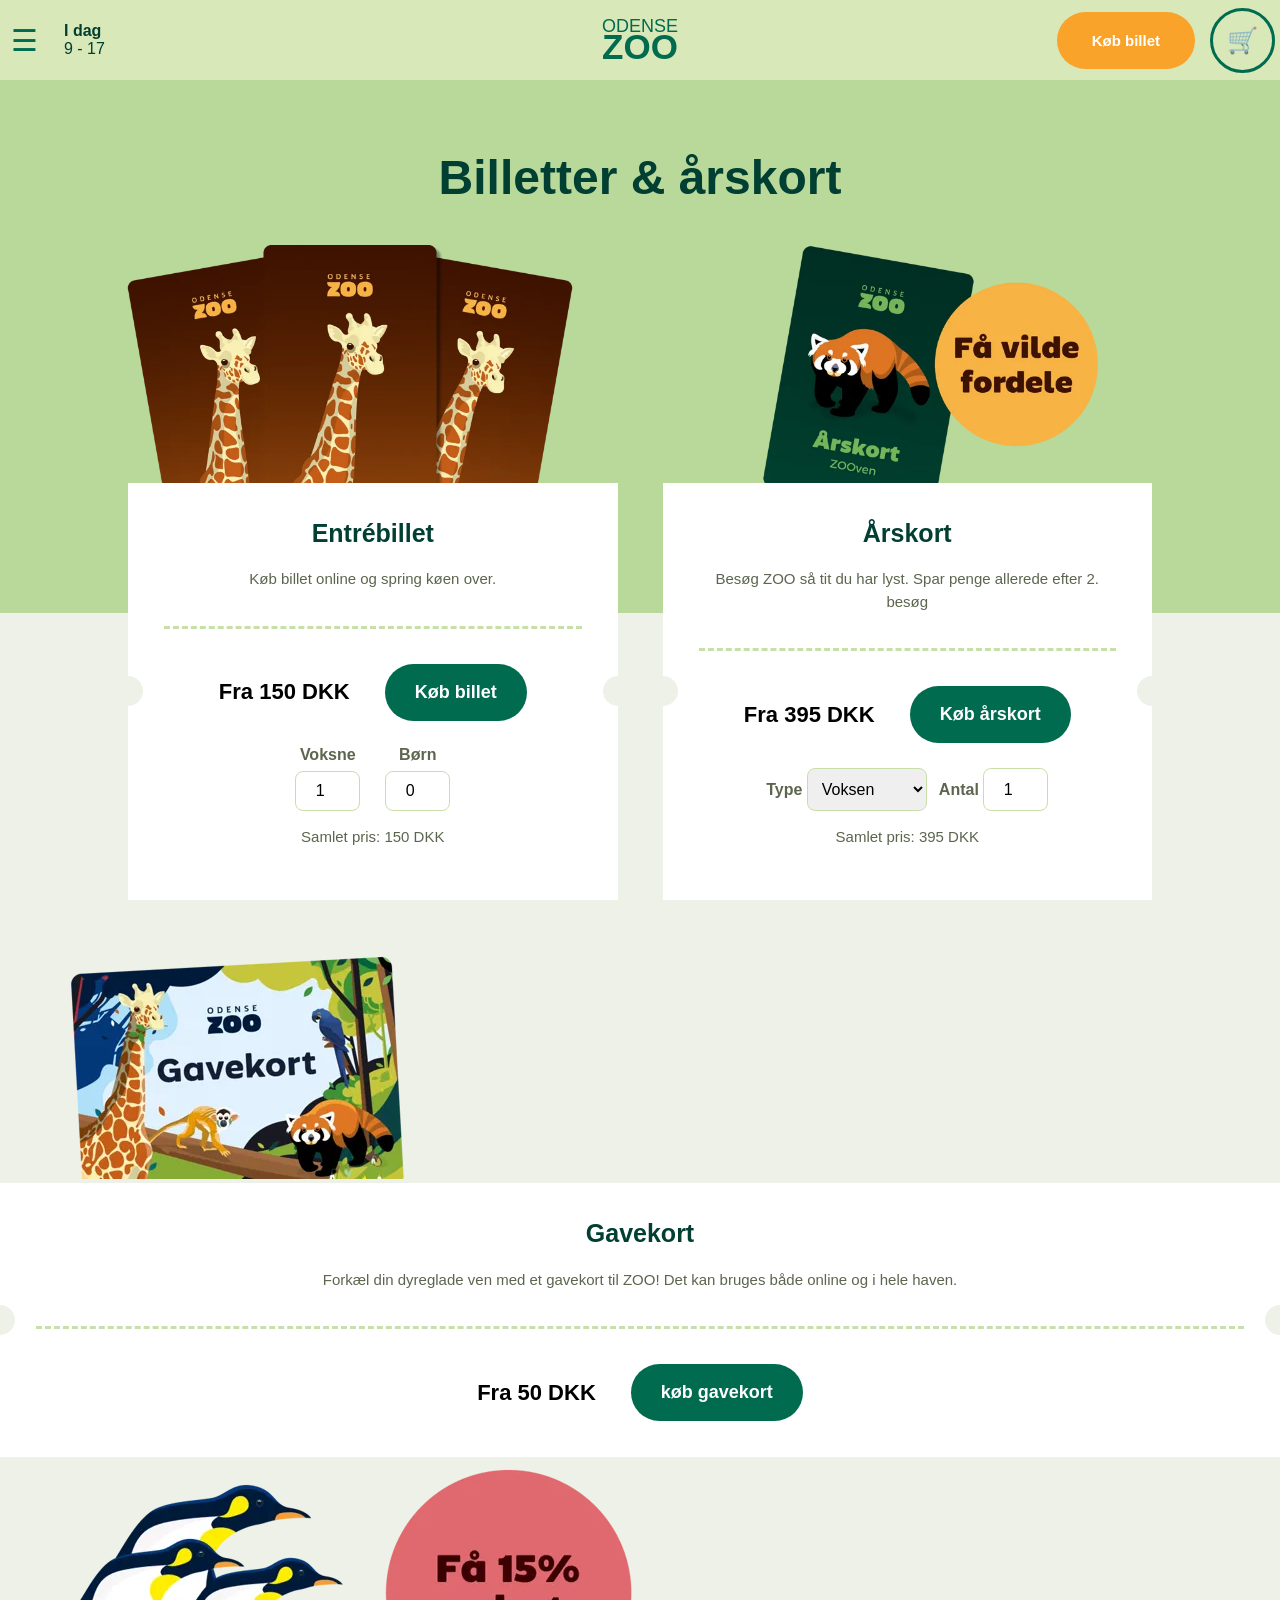
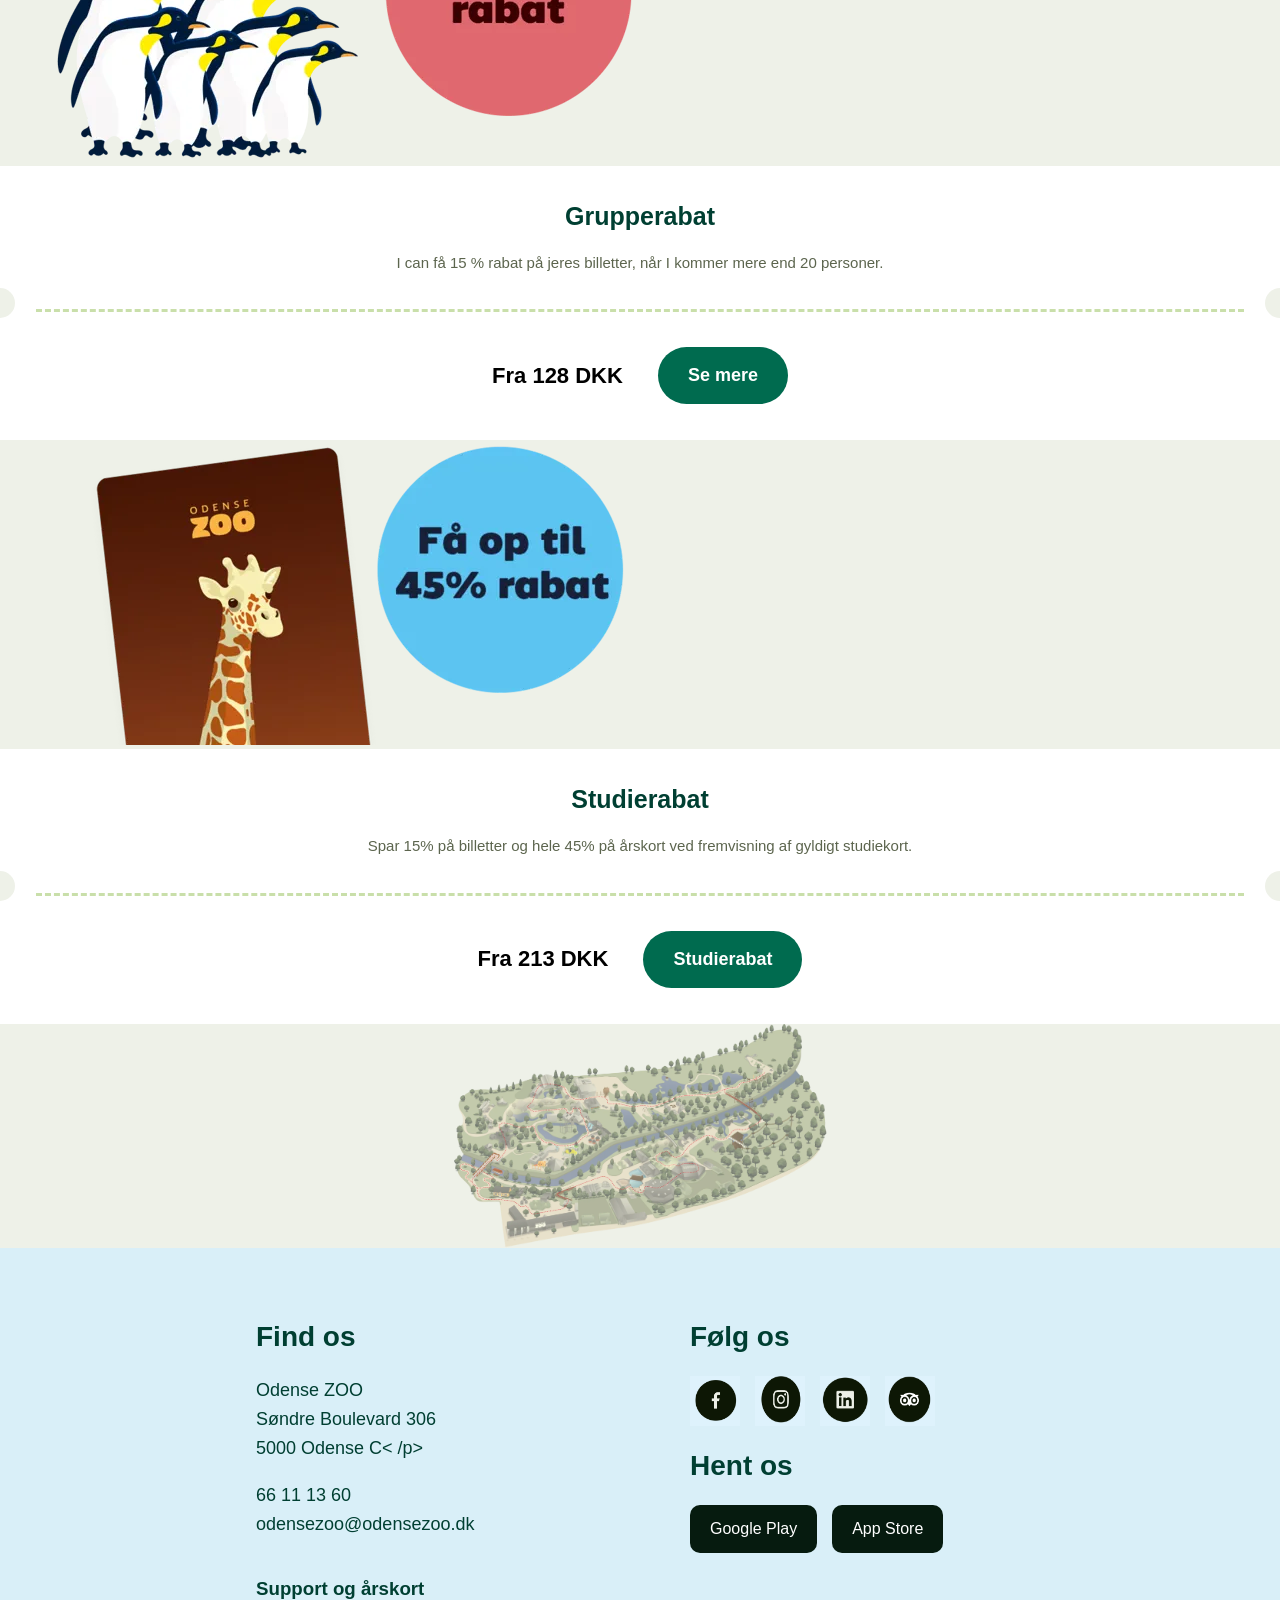
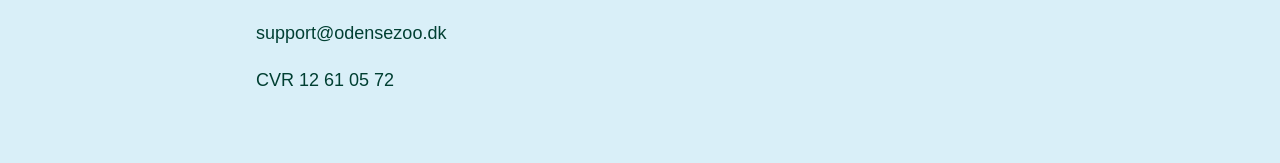
==== commit 57b60bbf: "Update billetter.html" ====
--- a/billetter.html
+++ b/billetter.html
@@ -147,7 +147,7 @@
 
 </section>
 
-		</section> !-->
+
 
 		<div class = "oversigts_kort" id="oversigts_kort">
 				<img id="zoomImage" src="template_oversigtskort_duce_ingen-bg_august-2025.webp" alt="kort">
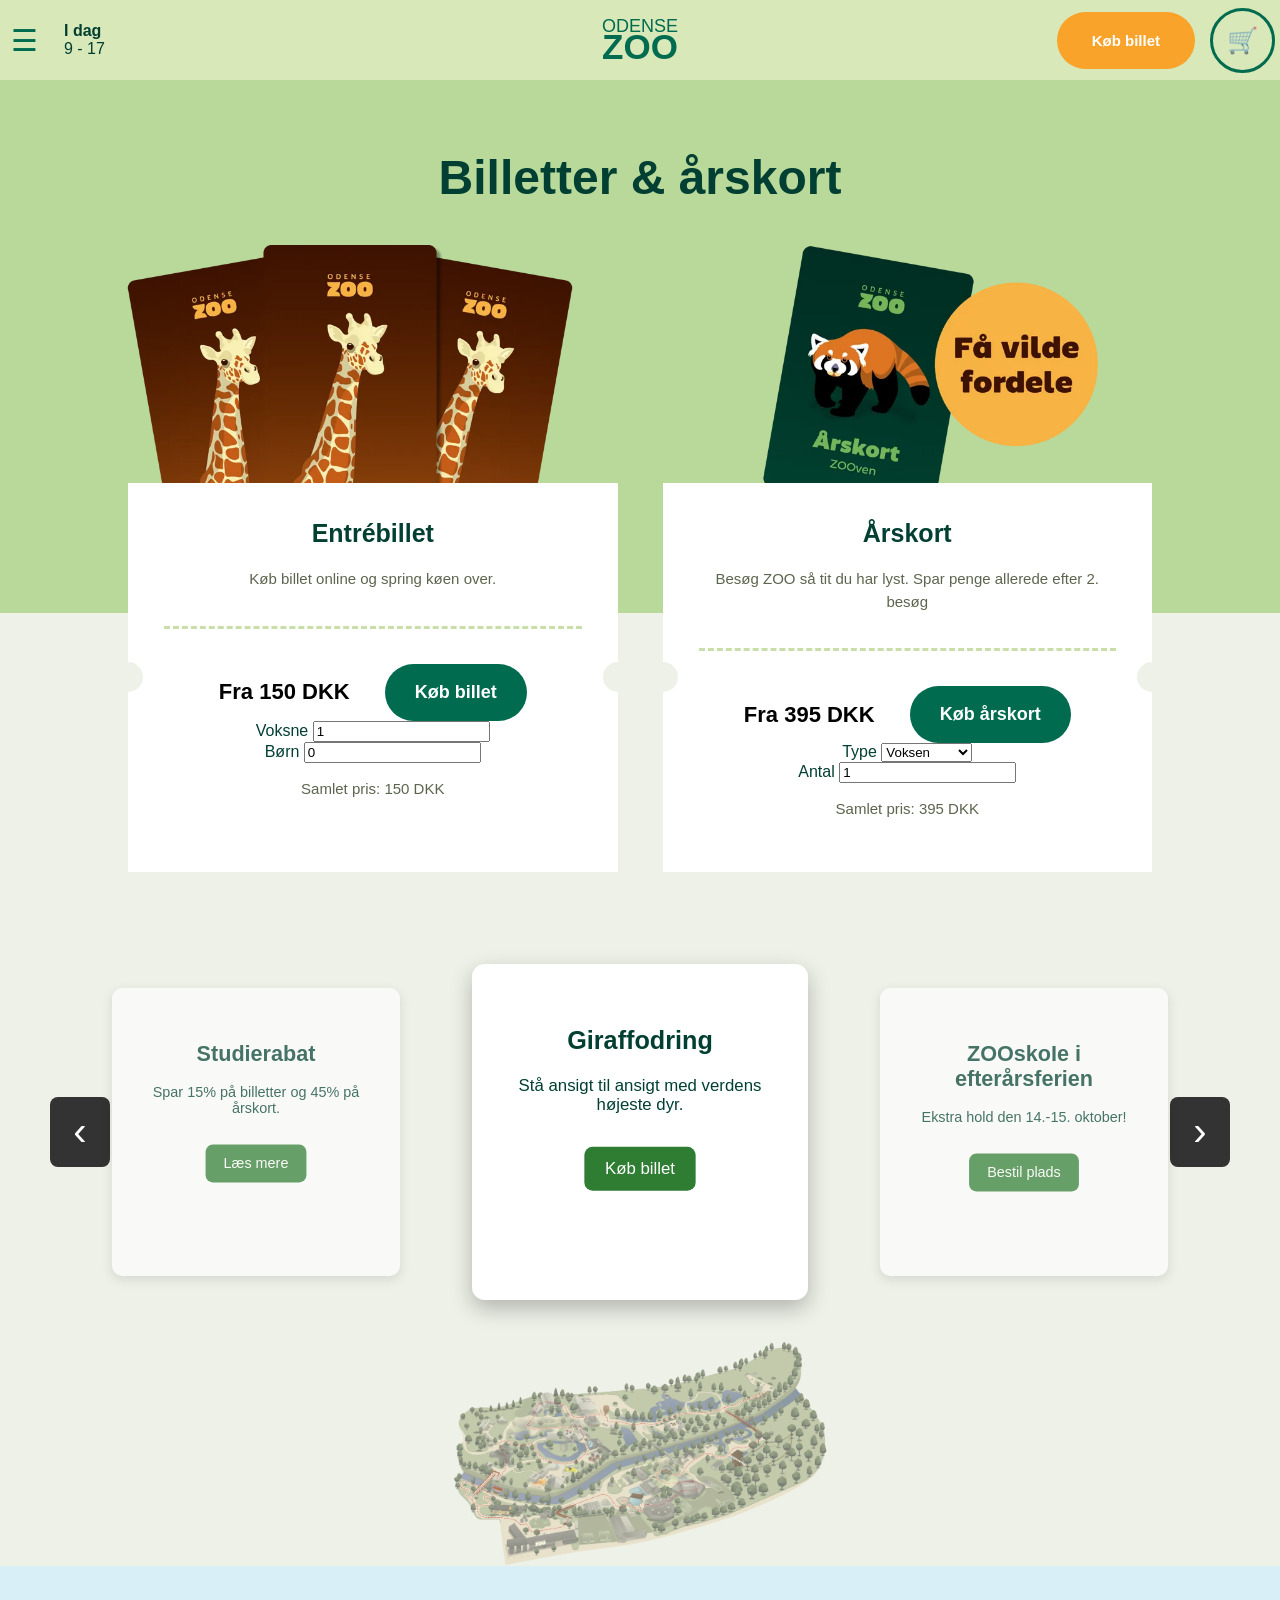
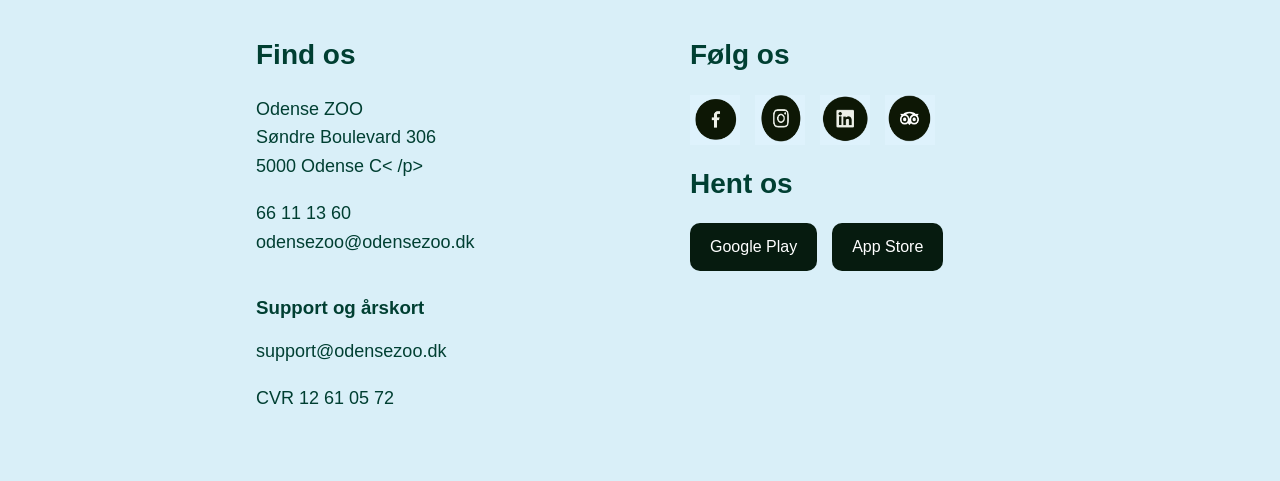
==== commit d81a1f05: "!!!" ====
--- a/billetter.html
+++ b/billetter.html
@@ -42,6 +42,9 @@
 
 				</div>
 		
+
+
+
 <div id="ticket-options">
 
 
@@ -99,55 +102,49 @@
 
 	<section class="extra-options">
 
-    <div>
-        <img src="gavekort.webp" alt="Gavekort">
+    
 
-        <article class="extra-card">
-            <h2>Gavekort</h2>
-            <p>Forkæl din dyreglade ven med et gavekort til ZOO! Det kan bruges både online og i hele haven.</p>
-            <div class="card-divider"></div>
 
-<div class="card-bottom">
-    <strong>Fra 50 DKK</strong>
-    <button class="primary-button" type="button">køb gavekort
-	
-	</button>
 
 </div>
 </div>
         </article>
-    </div>
-
-    <div>
-        <img src="grupperabat.webp" alt="Grupperabat">
-
-        <article class="extra-card">
-            <h2>Grupperabat</h2>
-            <p>I can få 15 % rabat på jeres billetter, når I kommer mere end 20 personer.</p>
-            <div class="card-divider"></div>
-            <div class="card-bottom">
-    <strong>Fra 128 DKK</strong>
-    <button class="primary-button" type="button">Se mere</button>
-        </article>
-    </div>
-
-    <div>
-        <img src="studierabat.webp" alt="Studierabat">
-
-        <article class="extra-card">
-            <h2>Studierabat</h2>
-            <p>Spar 15% på billetter og hele 45% på årskort ved fremvisning af gyldigt studiekort.</p>
-            <div class="card-divider"></div>
-            <div class="card-bottom">
-    <strong>Fra 213 DKK</strong>
-    <button class="primary-button" type="button">Studierabat</button>
 </div>
         </article>
     </div>
 
 </section>
 
+<section class="carousel">
+  <button class="arrow prev">‹</button>
 
+  <div class="carousel-track">
+    <article class="card" data-price="150">
+      <img src="img1.jpg" alt="">
+      <h2>Giraffodring</h2>
+      <p>Stå ansigt til ansigt med verdens højeste dyr.</p>
+      <button class="green-btn">Køb billet</button>
+    </article>
+
+    <article class="card" data-price="995">
+      <img src="img2.jpg" alt="">
+      <h2>ZOOskoIe i efterårsferien</h2>
+      <p>Ekstra hold den 14.-15. oktober!</p>
+      <button class="green-btn">Bestil plads</button>
+    </article>
+
+    <article class="card" data-price="0">
+      <img src="img3.jpg" alt="">
+      <h2>Studierabat</h2>
+      <p>Spar 15% på billetter og 45% på årskort.</p>
+      <button class="green-btn">Læs mere</button>
+    </article>
+  </div>
+
+  <button class="arrow next">›</button>
+</section>
+
+		
 
 		<div class = "oversigts_kort" id="oversigts_kort">
 				<img id="zoomImage" src="template_oversigtskort_duce_ingen-bg_august-2025.webp" alt="kort">
--- a/style.css
+++ b/style.css
@@ -188,101 +188,7 @@
 	color: #000;
 	white-space: nowrap;
 }
-#ticket-options {
-    display: flex;
-    justify-content: center;
-    align-items: flex-end;
-    gap: 25px;
-    margin-top: 25px;
-    flex-wrap: wrap;
-}
-
-.options-title {
-    width: 100%;
-    font-size: 17px;
-    font-weight: bold;
-    color: #003f32;
-    margin-bottom: 5px;
-}
-
-.ticket-input {
-    display: flex;
-    flex-direction: column;
-    align-items: center;
-    gap: 7px;
-}
-
-.ticket-input label {
-    font-size: 16px;
-    color: #5c654e;
-    font-weight: bold;
-}
-
-.ticket-input input {
-    width: 65px;
-    padding: 10px;
-    border: 1px solid #c9dfaa;
-    border-radius: 8px;
-    font-size: 16px;
-    text-align: center;
-}
-#annual-options {
-
-    display: flex;
-
-    justify-content: center;
-
-    align-items: flex-end;
-
-    gap: 12px;
-
-    margin-top: 25px;
-
-    flex-wrap: wrap;
-
-}
-
-#annual-options label {
-
-    font-size: 16px;
-
-    color: #5c654e;
-
-    font-weight: bold;
-
-}
-
-#annual-options input,
-
-#annual-options select {
-
-    height: 43px;
-
-    padding: 10px;
-
-    border: 1px solid #c9dfaa;
-
-    border-radius: 8px;
-
-    font-size: 16px;
-
-}
-
-#annual-options input {
-
-    width: 65px;
-
-    text-align: center;
-
-}
-
-#annual-options select {
-
-    width: 120px;
-
-    min-width: 0;
-
-}
+
 .primary-button {
 	background-color: #006b4f;
 	color: white;
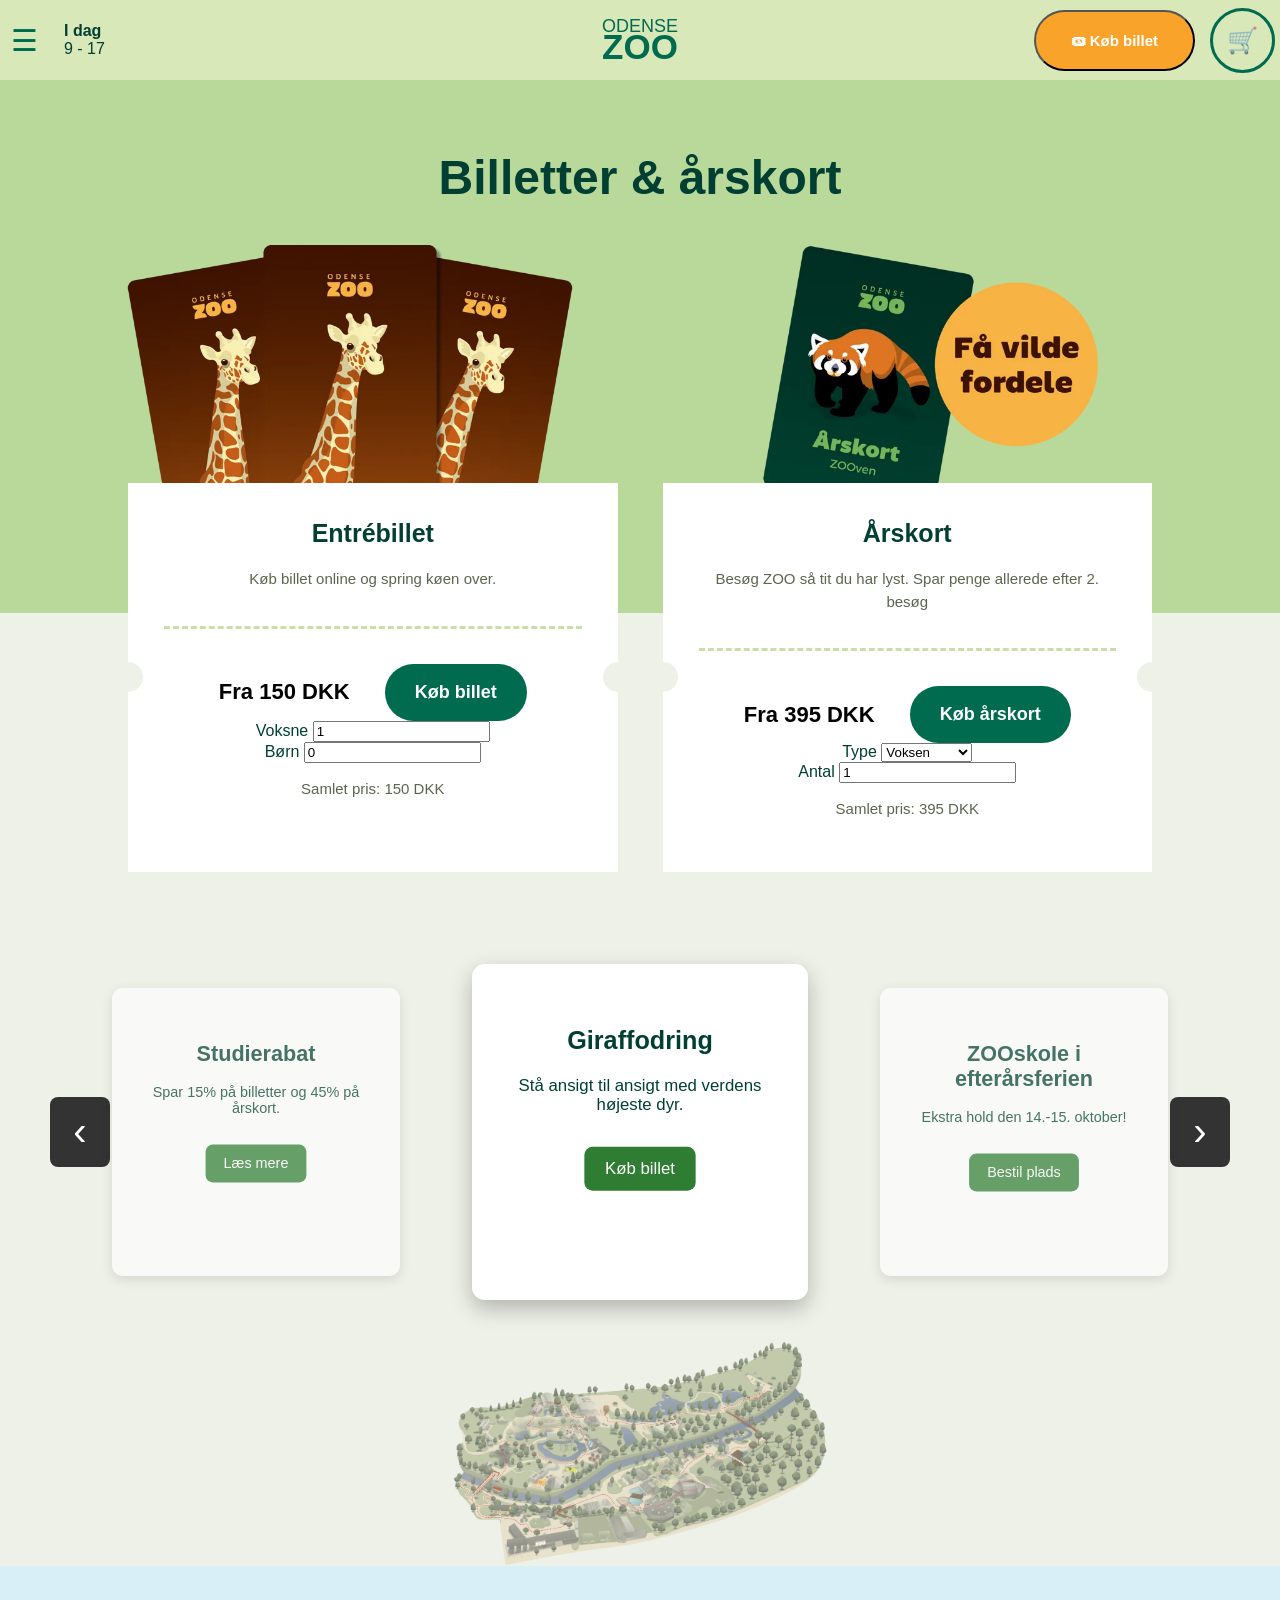
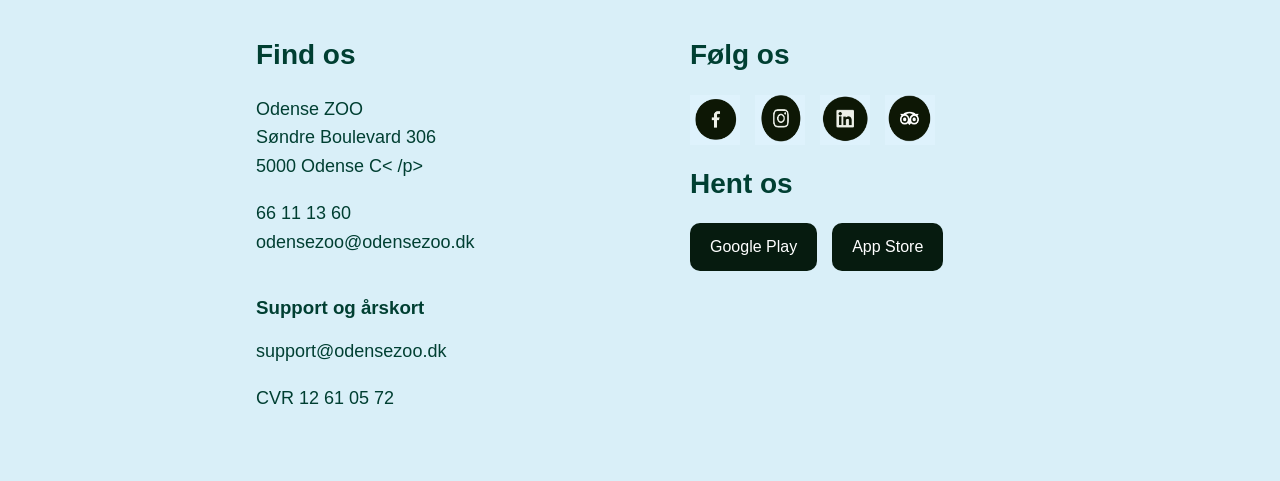
==== commit 39a01f34: "Update billetter.html" ====
--- a/billetter.html
+++ b/billetter.html
@@ -15,7 +15,7 @@
 		</div>
 		<a href="billetter.html" class="logo">ODENSE<br><strong>ZOO</strong></a>
 		<div class="header-actions">
-			<a href="billetter.html" class="buy-ticket"> Køb billet</a>
+			<button class="buy-ticket" id="headerBuyTicket">🎟 Køb billet</button>
 			<button class="cart-button" type="button">🛒</button>
 		</div>
 	</header>
